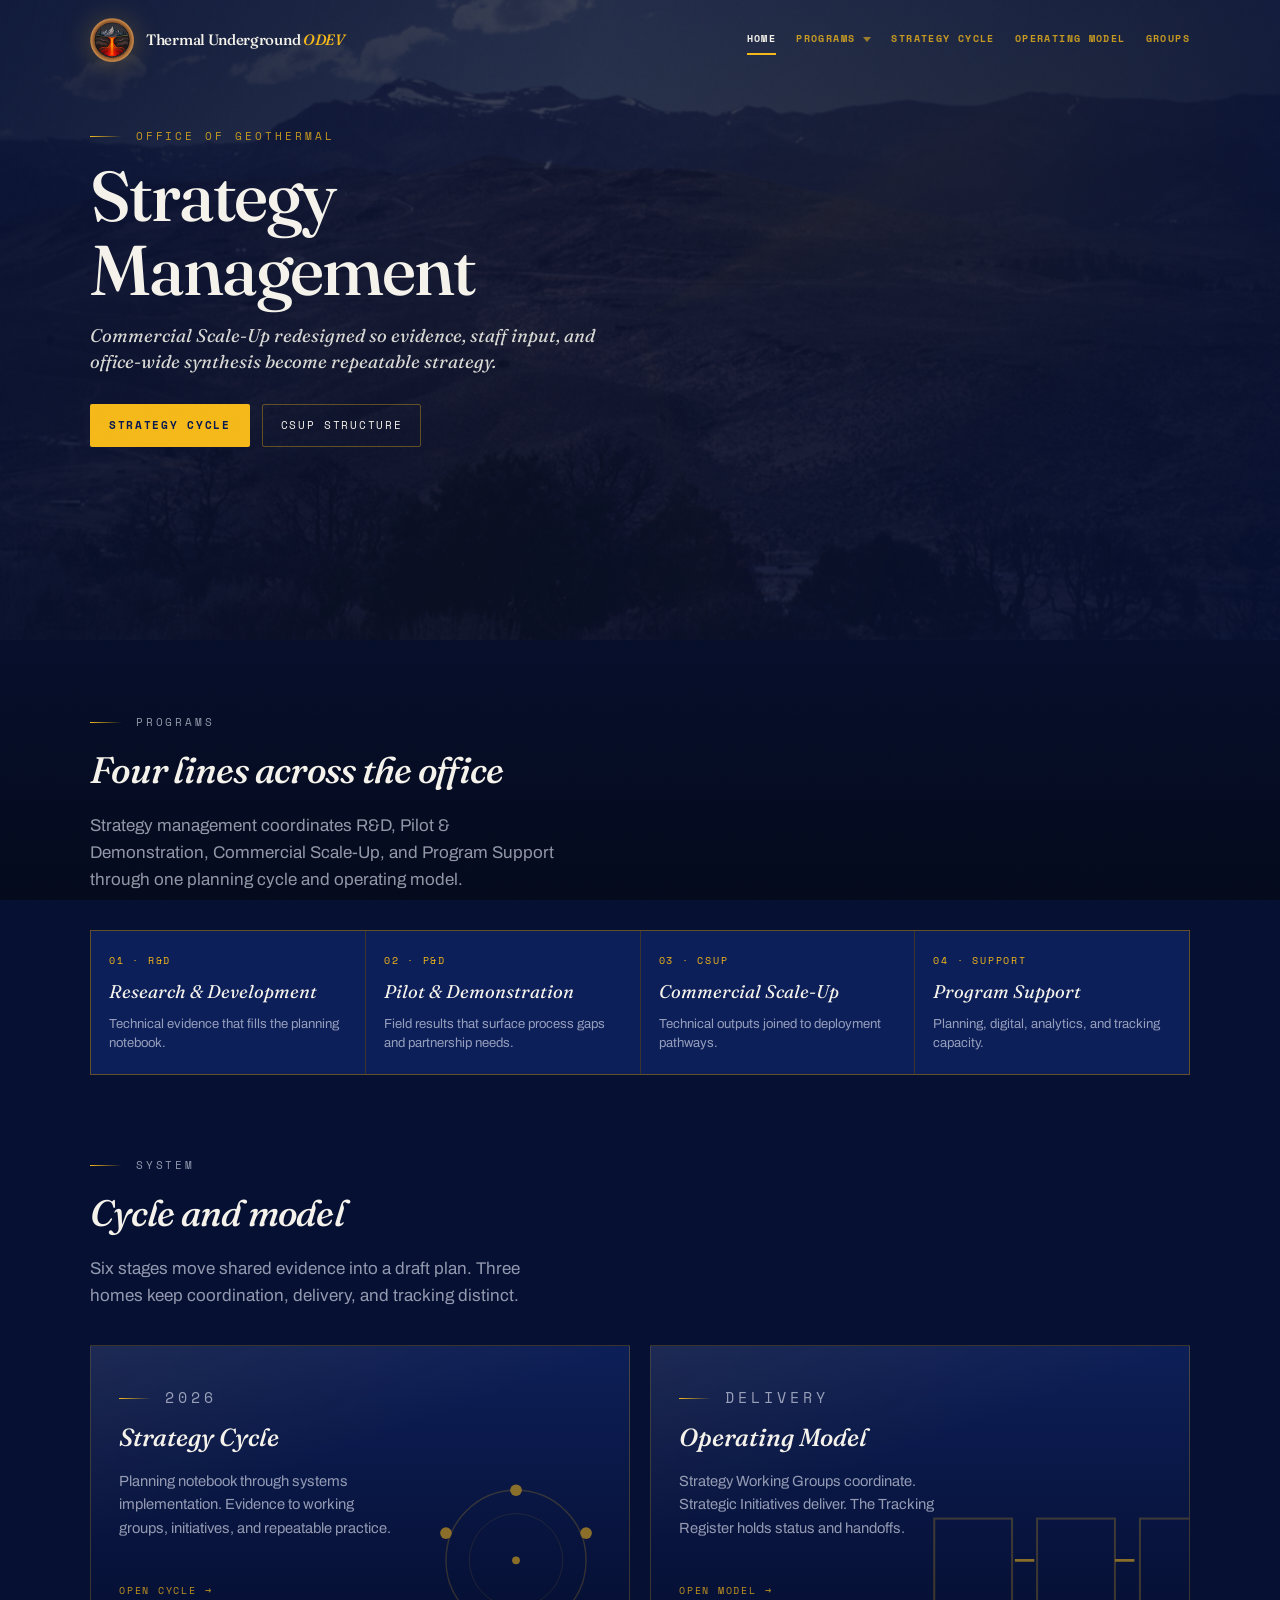
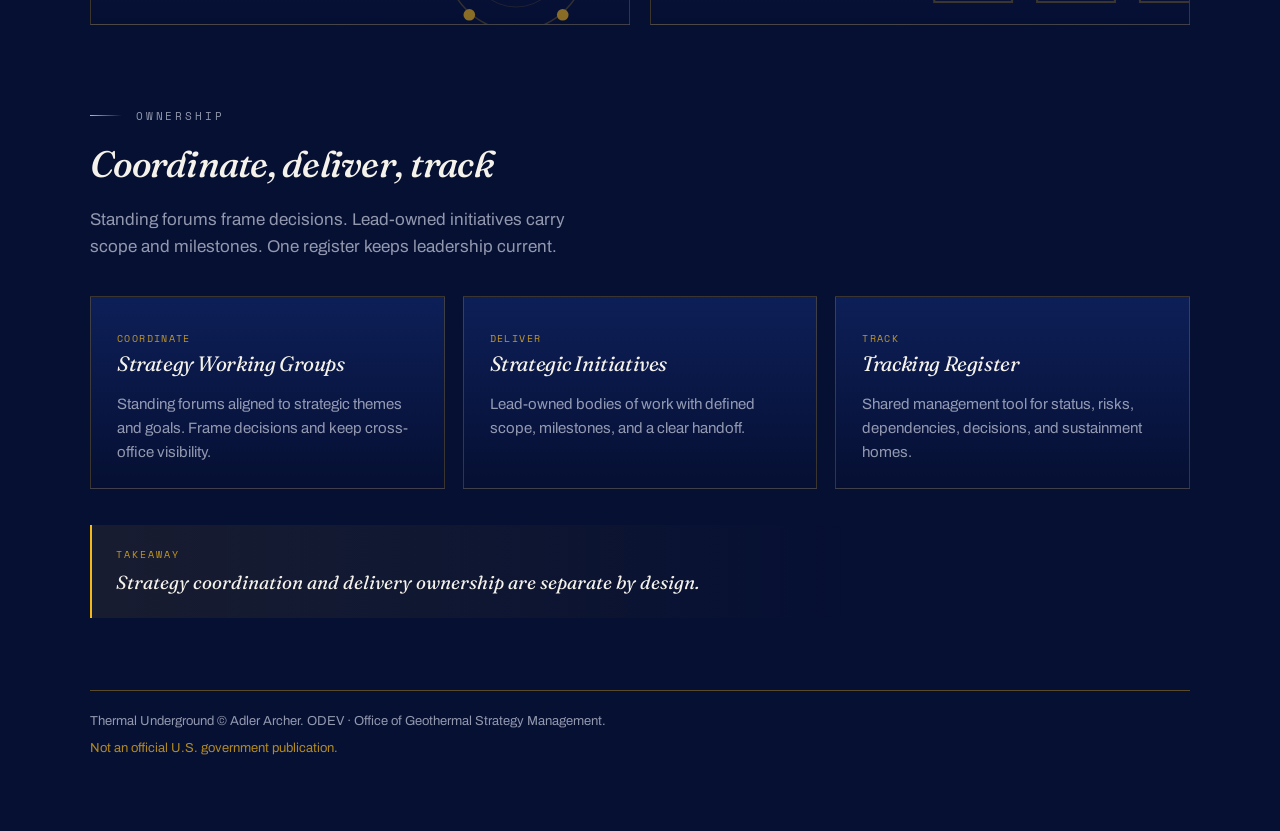
==== index.html @ e4d9538c "Restyle ODEV as corporate navy-gold with Programs IA and diagram pages. Add R&D, P&D, CSUP, and Prog" ====
<!DOCTYPE html>
<html lang="en">
<head>
<meta charset="utf-8">
<meta name="viewport" content="width=device-width, initial-scale=1">
<meta name="robots" content="noindex, nofollow">
<title>ODEV · Office of Geothermal Strategy Management</title>
<link rel="preconnect" href="https://fonts.googleapis.com">
<link rel="preconnect" href="https://fonts.gstatic.com" crossorigin>
<link href="https://fonts.googleapis.com/css2?family=Archivo:wght@400;500;700&family=Fraunces:ital,opsz,wght@0,9..144,300;0,9..144,500;0,9..144,600;1,9..144,400;1,9..144,500;1,9..144,600&family=Space+Mono:wght@400;700&display=swap" rel="stylesheet">
<link rel="stylesheet" href="styles.css">
</head>
<body class="home">
<header class="mast">
  <div class="mast-photo" style="background-image:url('images/steam.jpg')" aria-hidden="true"></div>
  <div class="hero-atmos" aria-hidden="true"><div class="rays"></div></div>
  <div class="wrap">
    <div class="site-nav">
      <a class="brand" href="/">
        <img src="thermal-underground-logo.png" width="44" height="44" alt="">
        <span class="brand-name">Thermal Underground <i>ODEV</i></span>
      </a>
      <nav aria-label="Primary">
        <a href="/" aria-current="page">Home</a>
        <details class="nav-drop">
          <summary>Programs</summary>
          <div class="nav-menu">
            <a href="/programs/rd/"><span class="prog-code">R&amp;D</span> Research &amp; Development</a>
            <a href="/programs/pd/"><span class="prog-code">P&amp;D</span> Pilot &amp; Demonstration</a>
            <a href="/programs/csup/"><span class="prog-code">CSUP</span> Commercial Scale-Up</a>
            <a href="/programs/support/"><span class="prog-code">Support</span> Program Support</a>
          </div>
        </details>
        <a href="/cycle/">Strategy Cycle</a>
        <a href="/model/">Operating Model</a>
        <a href="/groups/">Groups</a>
      </nav>
    </div>
    <div class="mast-copy">
      <p class="kicker">Office of Geothermal</p>
      <h1>Strategy Management</h1>
      <p class="lede">Commercial Scale-Up redesigned so evidence, staff input, and office-wide synthesis become repeatable strategy.</p>
      <div class="cta-row">
        <a class="btn btn-primary" href="/cycle/">Strategy cycle</a>
        <a class="btn btn-ghost" href="/programs/csup/">CSUP structure</a>
      </div>
    </div>
  </div>
</header>

<main class="page">
  <section class="section wrap">
    <div class="section-intro">
      <p class="kicker">Programs</p>
      <h2>Four lines across the office</h2>
      <p>Strategy management coordinates R&amp;D, Pilot &amp; Demonstration, Commercial Scale-Up, and Program Support through one planning cycle and operating model.</p>
    </div>
    <div class="program-strip">
      <a href="/programs/rd/">
        <span class="code">01 · R&amp;D</span>
        <h3>Research &amp; Development</h3>
        <p>Technical evidence that fills the planning notebook.</p>
      </a>
      <a href="/programs/pd/">
        <span class="code">02 · P&amp;D</span>
        <h3>Pilot &amp; Demonstration</h3>
        <p>Field results that surface process gaps and partnership needs.</p>
      </a>
      <a href="/programs/csup/">
        <span class="code">03 · CSUP</span>
        <h3>Commercial Scale-Up</h3>
        <p>Technical outputs joined to deployment pathways.</p>
      </a>
      <a href="/programs/support/">
        <span class="code">04 · Support</span>
        <h3>Program Support</h3>
        <p>Planning, digital, analytics, and tracking capacity.</p>
      </a>
    </div>
  </section>

  <section class="section wrap">
    <div class="section-intro">
      <p class="kicker">System</p>
      <h2>Cycle and model</h2>
      <p>Six stages move shared evidence into a draft plan. Three homes keep coordination, delivery, and tracking distinct.</p>
    </div>
    <div class="teaser-grid">
      <a class="teaser" href="/cycle/" style="animation-delay:.05s">
        <p class="kicker">2026</p>
        <h2>Strategy Cycle</h2>
        <p>Planning notebook through systems implementation. Evidence to working groups, initiatives, and repeatable practice.</p>
        <span class="guide-arrow">Open cycle →</span>
        <svg class="teaser-viz" viewBox="0 0 200 200" aria-hidden="true">
          <circle cx="100" cy="100" r="72" fill="none" stroke="rgba(245,184,25,.35)" stroke-width="1.5"/>
          <circle cx="100" cy="100" r="48" fill="none" stroke="rgba(245,184,25,.2)" stroke-width="1"/>
          <g fill="#F5B819">
            <circle cx="100" cy="28" r="6"/><circle cx="172" cy="72" r="6"/>
            <circle cx="148" cy="156" r="6"/><circle cx="52" cy="156" r="6"/>
            <circle cx="28" cy="72" r="6"/><circle cx="100" cy="100" r="4"/>
          </g>
        </svg>
      </a>
      <a class="teaser" href="/model/" style="animation-delay:.12s">
        <p class="kicker">Delivery</p>
        <h2>Operating Model</h2>
        <p>Strategy Working Groups coordinate. Strategic Initiatives deliver. The Tracking Register holds status and handoffs.</p>
        <span class="guide-arrow">Open model →</span>
        <svg class="teaser-viz" viewBox="0 0 220 140" aria-hidden="true">
          <rect x="8" y="40" width="56" height="60" fill="none" stroke="rgba(245,184,25,.4)" stroke-width="1.5"/>
          <rect x="82" y="40" width="56" height="60" fill="none" stroke="rgba(245,184,25,.4)" stroke-width="1.5"/>
          <rect x="156" y="40" width="56" height="60" fill="none" stroke="rgba(245,184,25,.4)" stroke-width="1.5"/>
          <path d="M66 70h14M138 70h14" stroke="#F5B819" stroke-width="2"/>
        </svg>
      </a>
    </div>
  </section>

  <section class="section wrap">
    <div class="section-intro">
      <p class="kicker">Ownership</p>
      <h2>Coordinate, deliver, track</h2>
      <p>Standing forums frame decisions. Lead-owned initiatives carry scope and milestones. One register keeps leadership current.</p>
    </div>
    <div class="card-grid three">
      <div class="panel" style="animation-delay:.05s">
        <p class="meta">Coordinate</p>
        <h3>Strategy Working Groups</h3>
        <p>Standing forums aligned to strategic themes and goals. Frame decisions and keep cross-office visibility.</p>
      </div>
      <div class="panel" style="animation-delay:.12s">
        <p class="meta">Deliver</p>
        <h3>Strategic Initiatives</h3>
        <p>Lead-owned bodies of work with defined scope, milestones, and a clear handoff.</p>
      </div>
      <div class="panel" style="animation-delay:.19s">
        <p class="meta">Track</p>
        <h3>Tracking Register</h3>
        <p>Shared management tool for status, risks, dependencies, decisions, and sustainment homes.</p>
      </div>
    </div>
    <div class="takeaway">
      <strong>Takeaway</strong>
      <p>Strategy coordination and delivery ownership are separate by design.</p>
    </div>
  </section>

  <footer class="wrap">
    <p>Thermal Underground © Adler Archer. ODEV · Office of Geothermal Strategy Management.</p>
    <p class="disclosure-glow">Not an official U.S. government publication.</p>
  </footer>
</main>
</body>
</html>
---- styles.css ----
:root {
  --navy: #0A1A4F;
  --navy-deep: #061033;
  --navy-mid: #12245f;
  --gold: #F5B819;
  --gold-soft: rgba(245, 184, 25, .78);
  --ink: #f4f2ea;
  --muted: rgba(232, 236, 248, .62);
  --line: rgba(245, 184, 25, .22);
  --panel: rgba(10, 26, 79, .72);
  --panel-solid: #0d1f58;
  --title: "Fraunces", Georgia, "Times New Roman", serif;
  --body: "Archivo", system-ui, sans-serif;
  --mono: "Space Mono", ui-monospace, monospace;
}

* { box-sizing: border-box; }
html, body { margin: 0; }
html { scroll-behavior: smooth; }

body {
  background: var(--navy-deep);
  color: var(--ink);
  font-family: var(--body);
  font-size: 17px;
  line-height: 1.6;
  -webkit-font-smoothing: antialiased;
}

body::before {
  content: "";
  position: fixed;
  inset: 0;
  z-index: -1;
  pointer-events: none;
  background:
    radial-gradient(ellipse 80% 50% at 50% -10%, rgba(245, 184, 25, .1), transparent 55%),
    radial-gradient(ellipse 60% 40% at 100% 20%, rgba(18, 36, 95, .9), transparent 50%),
    linear-gradient(180deg, var(--navy) 0%, var(--navy-deep) 55%, #040a1c 100%);
}

body::after {
  content: "";
  position: fixed;
  inset: 0;
  z-index: 80;
  pointer-events: none;
  opacity: .04;
  mix-blend-mode: overlay;
  background-image: url("data:image/svg+xml,%3Csvg xmlns='http://www.w3.org/2000/svg' width='240' height='240'%3E%3Cfilter id='n'%3E%3CfeTurbulence type='fractalNoise' baseFrequency='0.85' numOctaves='4'/%3E%3C/filter%3E%3Crect width='100%25' height='100%25' filter='url(%23n)'/%3E%3C/svg%3E");
}

::selection { background: var(--gold); color: var(--navy); }
a { color: var(--gold); }
.wrap { width: min(1100px, 92vw); margin-inline: auto; }
.page { padding: 0 0 72px; }

/* -- Mast -- */
.mast {
  position: relative;
  background: var(--navy);
  color: var(--ink);
  overflow: hidden;
}

.mast::before {
  content: "";
  position: absolute;
  inset: 0;
  z-index: 1;
  pointer-events: none;
  background:
    linear-gradient(180deg, rgba(6, 16, 51, .45) 0%, rgba(6, 16, 51, .7) 48%, rgba(6, 16, 51, .96) 100%),
    radial-gradient(70% 70% at 70% 10%, rgba(245, 184, 25, .12), transparent 55%);
}

.mast-photo {
  position: absolute;
  inset: 0;
  z-index: 0;
  background-size: cover;
  background-position: center 42%;
  filter: brightness(.38) saturate(.7) contrast(1.08);
}

.home .mast {
  min-height: min(72vh, 640px);
  display: flex;
  flex-direction: column;
}

.home .mast::before {
  background:
    linear-gradient(105deg, rgba(6, 16, 51, .82) 0%, rgba(6, 16, 51, .55) 42%, rgba(6, 16, 51, .88) 100%),
    radial-gradient(60% 70% at 78% 30%, rgba(245, 184, 25, .14), transparent 55%);
}

.home .mast-photo {
  filter: brightness(.5) saturate(.75) contrast(1.05);
}

.home .mast-copy,
.inner .mast-copy {
  position: relative;
  z-index: 2;
  margin-top: auto;
  max-width: 34em;
}

.home .mast-copy { padding: 48px 0 64px; }
.inner .mast {
  min-height: min(36vh, 320px);
  display: flex;
  flex-direction: column;
}
.inner .mast-copy { padding: 32px 0 40px; }

.kicker {
  display: inline-flex;
  align-items: center;
  gap: .85rem;
  margin: 0 0 14px;
  font-family: var(--mono);
  font-size: .66rem;
  letter-spacing: .28em;
  text-transform: uppercase;
  color: var(--gold-soft);
}

.kicker::before {
  content: "";
  width: 2rem;
  height: 1px;
  background: linear-gradient(90deg, var(--gold), transparent);
}

h1 {
  margin: 0;
  font-family: var(--title);
  font-weight: 500;
  letter-spacing: -.03em;
  line-height: 1.05;
  text-wrap: balance;
}

.home h1 { font-size: clamp(2.5rem, 6.5vw, 4.4rem); }
.inner h1 { font-size: clamp(2rem, 4.4vw, 3.1rem); }

.lede {
  margin: 16px 0 0;
  font-family: var(--title);
  font-style: italic;
  font-size: 1.15rem;
  line-height: 1.45;
  max-width: 28em;
  color: rgba(244, 242, 234, .88);
}

.cta-row {
  display: flex;
  flex-wrap: wrap;
  gap: 12px;
  margin-top: 28px;
}

.btn {
  display: inline-flex;
  align-items: center;
  justify-content: center;
  gap: .5rem;
  padding: 12px 18px;
  border-radius: 2px;
  text-decoration: none;
  font-family: var(--mono);
  font-size: .66rem;
  letter-spacing: .16em;
  text-transform: uppercase;
  transition: transform .25s ease, background .25s ease, border-color .25s ease, color .25s ease;
}

.btn-primary {
  background: var(--gold);
  color: var(--navy);
  border: 1px solid transparent;
  font-weight: 700;
}

.btn-primary:hover {
  background: #ffcb3d;
  transform: translateY(-1px);
}

.btn-ghost {
  background: transparent;
  color: var(--ink);
  border: 1px solid rgba(245, 184, 25, .35);
}

.btn-ghost:hover {
  border-color: var(--gold);
  color: var(--gold);
}

/* -- Nav -- */
.site-nav, .mast-copy { position: relative; z-index: 2; }
.site-nav { z-index: 20; }

.site-nav {
  display: flex;
  align-items: center;
  justify-content: space-between;
  gap: 20px 28px;
  flex-wrap: wrap;
  padding: 18px 0 8px;
}

.site-nav .brand {
  display: flex;
  align-items: center;
  gap: 12px;
  text-decoration: none;
  color: var(--ink);
  line-height: 1;
}

.site-nav .brand img {
  display: block;
  width: 44px;
  height: 44px;
  filter: drop-shadow(0 0 14px rgba(245, 184, 25, .28));
}

.brand-name {
  font-family: var(--title);
  font-size: 15px;
  font-weight: 500;
  letter-spacing: -0.02em;
  line-height: 1.2;
  max-width: 16em;
}

.brand-name i {
  font-style: italic;
  color: var(--gold);
}

.site-nav nav {
  display: flex;
  flex-wrap: wrap;
  align-items: center;
  gap: 4px 20px;
  justify-content: flex-end;
}

.site-nav nav > a,
.nav-drop > summary {
  font-family: var(--mono);
  font-weight: 700;
  font-size: .62rem;
  letter-spacing: .14em;
  text-transform: uppercase;
  color: var(--gold-soft);
  text-decoration: none;
  padding: 6px 0;
  border-bottom: 2px solid transparent;
  cursor: pointer;
  list-style: none;
  background: none;
  border-top: 0;
  border-left: 0;
  border-right: 0;
}

.site-nav nav > a:hover,
.nav-drop > summary:hover { color: var(--ink); border-bottom-color: var(--gold); }

.site-nav nav > a[aria-current="page"],
.nav-drop[data-active="true"] > summary {
  color: var(--ink);
  border-bottom-color: var(--gold);
}

.nav-drop > summary::-webkit-details-marker { display: none; }
.nav-drop > summary::after {
  content: "";
  display: inline-block;
  width: 0;
  height: 0;
  margin-left: 8px;
  vertical-align: middle;
  border-left: 4px solid transparent;
  border-right: 4px solid transparent;
  border-top: 5px solid currentColor;
  opacity: .75;
}

.nav-drop {
  position: relative;
}

.nav-drop[open] > summary {
  color: var(--ink);
  border-bottom-color: var(--gold);
}

.nav-menu {
  position: absolute;
  top: calc(100% + 10px);
  right: 0;
  min-width: 220px;
  padding: 8px 0;
  background: var(--navy);
  border: 1px solid rgba(245, 184, 25, .35);
  box-shadow: 0 18px 40px -16px rgba(0, 0, 0, .65);
  z-index: 40;
}

.nav-menu a {
  display: block;
  padding: 10px 18px;
  font-family: var(--body);
  font-size: .92rem;
  letter-spacing: .01em;
  text-transform: none;
  color: rgba(244, 242, 234, .82);
  text-decoration: none;
  border: 0;
}

.nav-menu a:hover {
  background: rgba(245, 184, 25, .1);
  color: var(--gold);
}

.nav-menu a[aria-current="page"] {
  color: var(--gold);
  background: rgba(245, 184, 25, .08);
}

.nav-menu .prog-code {
  display: inline-block;
  min-width: 3.2em;
  margin-right: .55em;
  font-family: var(--mono);
  font-size: .62rem;
  letter-spacing: .12em;
  text-transform: uppercase;
  color: var(--gold);
}

.hero-atmos {
  position: absolute;
  inset: 0;
  z-index: 0;
  pointer-events: none;
  overflow: hidden;
}

.hero-atmos .rays {
  position: absolute;
  inset: -35%;
  background: conic-gradient(
    from 18deg,
    transparent 0 10%,
    rgba(245, 184, 25, .08) 12%,
    transparent 16%,
    transparent 38%,
    rgba(245, 184, 25, .05) 41%,
    transparent 46%,
    transparent 70%,
    rgba(255, 255, 255, .03) 73%,
    transparent 78%
  );
  mask-image: radial-gradient(circle at 58% 38%, #000 0%, transparent 60%);
  animation: hero-spin 64s linear infinite;
}

@keyframes hero-spin {
  to { transform: rotate(360deg); }
}

/* -- Sections -- */
.section { padding: 64px 0 8px; }

.section-intro {
  max-width: 38em;
  margin: 0 0 36px;
}

.section-intro h2 {
  margin: 10px 0 12px;
  font-family: var(--title);
  font-size: clamp(1.7rem, 3vw, 2.3rem);
  font-style: italic;
  font-weight: 500;
  letter-spacing: -.02em;
}

.section-intro p {
  margin: 0;
  max-width: 48ch;
  color: var(--muted);
}

/* -- Home modules -- */
.teaser-grid {
  display: grid;
  grid-template-columns: 1fr 1fr;
  gap: 20px;
}

.teaser {
  position: relative;
  display: flex;
  flex-direction: column;
  min-height: 280px;
  padding: 28px 28px 26px;
  text-decoration: none;
  color: var(--ink);
  border: 1px solid var(--line);
  background:
    linear-gradient(160deg, rgba(245, 184, 25, .07) 0%, transparent 42%),
    linear-gradient(180deg, var(--panel-solid), rgba(6, 16, 51, .95));
  overflow: hidden;
  transition: border-color .3s ease, transform .35s ease;
  animation: rise-in .75s ease both;
}

.teaser:hover {
  border-color: rgba(245, 184, 25, .55);
  transform: translateY(-2px);
}

.teaser h2 {
  margin: 8px 0 0;
  font-family: var(--title);
  font-size: 1.55rem;
  font-style: italic;
  font-weight: 500;
}

.teaser p {
  margin: 12px 0 0;
  color: var(--muted);
  font-size: .92rem;
  max-width: 34ch;
}

.teaser .guide-arrow {
  margin-top: auto;
  padding-top: 22px;
  font-family: var(--mono);
  font-size: .62rem;
  letter-spacing: .18em;
  text-transform: uppercase;
  color: var(--gold-soft);
}

.teaser-viz {
  position: absolute;
  right: -8%;
  bottom: -12%;
  width: 58%;
  height: 70%;
  opacity: .55;
  pointer-events: none;
}

.teaser:hover .teaser-viz { opacity: .75; }

.program-strip {
  display: grid;
  grid-template-columns: repeat(4, minmax(0, 1fr));
  gap: 1px;
  margin-top: 8px;
  background: rgba(245, 184, 25, .22);
  border: 1px solid rgba(245, 184, 25, .22);
}

.program-strip a {
  display: block;
  padding: 22px 18px;
  background: var(--panel-solid);
  text-decoration: none;
  color: var(--ink);
  transition: background .25s ease;
}

.program-strip a:hover { background: var(--navy-mid); }

.program-strip .code {
  display: block;
  font-family: var(--mono);
  font-size: .62rem;
  letter-spacing: .18em;
  text-transform: uppercase;
  color: var(--gold);
  margin-bottom: 8px;
}

.program-strip h3 {
  margin: 0;
  font-family: var(--title);
  font-size: 1.15rem;
  font-style: italic;
  font-weight: 400;
}

.program-strip p {
  margin: 8px 0 0;
  font-size: .82rem;
  color: var(--muted);
  line-height: 1.45;
}

/* -- Panels -- */
.panel {
  position: relative;
  overflow: hidden;
  padding: 26px 26px 24px;
  background: linear-gradient(180deg, var(--panel-solid), rgba(6, 16, 51, .96));
  border: 1px solid var(--line);
  animation: rise-in .75s ease both;
}

.panel h3 {
  margin: 0;
  font-family: var(--title);
  font-size: 1.3rem;
  font-style: italic;
  font-weight: 400;
  letter-spacing: -.02em;
}

.panel .meta {
  margin: 8px 0 0;
  font-family: var(--mono);
  font-size: .62rem;
  letter-spacing: .14em;
  text-transform: uppercase;
  color: var(--gold-soft);
}

.panel p {
  margin: 12px 0 0;
  color: var(--muted);
  font-size: .94rem;
}

.panel ul {
  margin: 16px 0 0;
  padding: 0;
  list-style: none;
}

.panel ul li {
  position: relative;
  padding: 8px 0 8px 1.05rem;
  border-top: 1px solid rgba(255, 255, 255, .06);
  color: rgba(244, 242, 234, .78);
  font-size: .9rem;
}

.panel ul li:first-child { border-top: 0; }

.panel ul li::before {
  content: "";
  position: absolute;
  left: 0;
  top: 1.05em;
  width: 6px;
  height: 1px;
  background: var(--gold);
}

.card-grid {
  display: grid;
  grid-template-columns: repeat(2, minmax(0, 1fr));
  gap: 18px;
}

.card-grid.three {
  grid-template-columns: repeat(3, minmax(0, 1fr));
}

.takeaway {
  margin: 36px 0 0;
  padding: 22px 24px;
  border-left: 2px solid var(--gold);
  background: linear-gradient(90deg, rgba(245, 184, 25, .08), transparent 70%);
}

.takeaway strong {
  display: block;
  margin-bottom: 6px;
  font-family: var(--mono);
  font-size: .62rem;
  letter-spacing: .2em;
  text-transform: uppercase;
  color: var(--gold-soft);
  font-weight: 400;
}

.takeaway p {
  margin: 0;
  font-family: var(--title);
  font-style: italic;
  font-size: 1.18rem;
  line-height: 1.45;
  max-width: 40em;
}

/* -- Cycle infographic -- */
.cycle-board {
  position: relative;
  margin: 8px 0 28px;
  padding: 28px 16px 36px;
  border: 1px solid var(--line);
  background:
    radial-gradient(circle at 50% 48%, rgba(245, 184, 25, .08), transparent 42%),
    linear-gradient(180deg, var(--panel-solid), rgba(6, 16, 51, .98));
}

.cycle-svg-wrap {
  position: relative;
  width: min(560px, 92%);
  margin: 0 auto;
  aspect-ratio: 1;
}

.cycle-svg-wrap svg {
  width: 100%;
  height: 100%;
  display: block;
}

.cycle-center {
  position: absolute;
  inset: 34%;
  display: flex;
  flex-direction: column;
  align-items: center;
  justify-content: center;
  text-align: center;
  pointer-events: none;
}

.cycle-center .label {
  font-family: var(--mono);
  font-size: .58rem;
  letter-spacing: .2em;
  text-transform: uppercase;
  color: var(--gold);
}

.cycle-center .title {
  margin-top: 6px;
  font-family: var(--title);
  font-style: italic;
  font-size: clamp(1rem, 2.2vw, 1.25rem);
  line-height: 1.2;
}

.cycle-legend {
  display: grid;
  grid-template-columns: repeat(3, minmax(0, 1fr));
  gap: 12px 16px;
  margin-top: 8px;
}

.cycle-legend article {
  padding: 16px 16px 14px;
  border-top: 2px solid rgba(245, 184, 25, .45);
  background: rgba(6, 16, 51, .55);
}

.cycle-legend .stage-num {
  font-family: var(--mono);
  font-size: .62rem;
  letter-spacing: .18em;
  color: var(--gold);
}

.cycle-legend h3 {
  margin: 8px 0 0;
  font-family: var(--title);
  font-size: 1.05rem;
  font-style: italic;
  font-weight: 400;
}

.cycle-legend p {
  margin: 6px 0 0;
  font-size: .82rem;
  color: var(--muted);
  line-height: 1.4;
}

/* -- Model infographic -- */
.model-flow {
  display: grid;
  grid-template-columns: 1fr auto 1fr auto 1fr;
  gap: 0;
  align-items: stretch;
  margin: 8px 0 28px;
  border: 1px solid var(--line);
  background: linear-gradient(180deg, var(--panel-solid), rgba(6, 16, 51, .98));
  overflow: hidden;
}

.model-node {
  padding: 28px 24px 26px;
  min-width: 0;
}

.model-node .step {
  font-family: var(--mono);
  font-size: .62rem;
  letter-spacing: .18em;
  text-transform: uppercase;
  color: var(--gold);
}

.model-node h3 {
  margin: 10px 0 0;
  font-family: var(--title);
  font-size: 1.35rem;
  font-style: italic;
  font-weight: 400;
}

.model-node .role {
  margin: 6px 0 0;
  font-size: .78rem;
  color: rgba(244, 242, 234, .55);
  font-family: var(--mono);
  letter-spacing: .06em;
  text-transform: uppercase;
}

.model-node p {
  margin: 14px 0 0;
  color: var(--muted);
  font-size: .9rem;
}

.model-node ul {
  margin: 14px 0 0;
  padding: 0;
  list-style: none;
}

.model-node li {
  padding: 7px 0;
  border-top: 1px solid rgba(255, 255, 255, .07);
  font-size: .86rem;
  color: rgba(244, 242, 234, .78);
}

.model-node li:first-child { border-top: 0; }

.model-arrow {
  display: flex;
  align-items: center;
  justify-content: center;
  width: 36px;
  background: rgba(245, 184, 25, .08);
  border-left: 1px solid rgba(245, 184, 25, .2);
  border-right: 1px solid rgba(245, 184, 25, .2);
  color: var(--gold);
  font-size: 1.4rem;
  line-height: 1;
}

.model-stack {
  display: none;
}

/* -- Org / groups -- */
.org-grid {
  display: grid;
  grid-template-columns: 1.05fr 1fr;
  gap: 22px;
}

.leadership { display: grid; gap: 12px; }

.leader {
  padding: 18px 20px;
  border: 1px solid var(--line);
  background: rgba(6, 16, 51, .65);
}

.leader .role {
  font-family: var(--mono);
  font-size: .6rem;
  letter-spacing: .16em;
  text-transform: uppercase;
  color: var(--gold-soft);
}

.leader .name {
  margin: 8px 0 0;
  font-family: var(--title);
  font-size: 1.28rem;
  font-style: italic;
  font-weight: 400;
}

.leader .detail {
  margin: 6px 0 0;
  color: var(--muted);
  font-size: .88rem;
}

.team-list { display: grid; gap: 0; }

.team-item {
  display: grid;
  grid-template-columns: 1fr auto;
  gap: 8px 16px;
  align-items: baseline;
  padding: 13px 0;
  border-bottom: 1px solid rgba(245, 184, 25, .18);
}

.team-item:first-child { border-top: 1px solid rgba(245, 184, 25, .18); }

.team-item .unit {
  font-family: var(--title);
  font-style: italic;
  font-size: 1.02rem;
}

.team-item .who {
  font-size: .84rem;
  color: var(--muted);
  text-align: right;
}

.swg-grid,
.initiative-grid {
  display: grid;
  grid-template-columns: repeat(2, minmax(0, 1fr));
  gap: 14px;
}

.badge {
  display: inline-block;
  margin-bottom: 8px;
  font-family: var(--mono);
  font-size: .58rem;
  letter-spacing: .16em;
  text-transform: uppercase;
  color: var(--gold-soft);
}

.split-label {
  margin: 48px 0 16px;
  font-family: var(--mono);
  font-size: .66rem;
  letter-spacing: .26em;
  text-transform: uppercase;
  color: var(--gold-soft);
}

.fact-row {
  display: grid;
  grid-template-columns: repeat(3, minmax(0, 1fr));
  gap: 14px;
  margin: 0 0 28px;
}

.fact {
  padding: 18px 18px 16px;
  border-top: 2px solid var(--gold);
  background: rgba(6, 16, 51, .55);
}

.fact .label {
  font-family: var(--mono);
  font-size: .58rem;
  letter-spacing: .16em;
  text-transform: uppercase;
  color: var(--gold-soft);
}

.fact p {
  margin: 8px 0 0;
  font-family: var(--title);
  font-style: italic;
  font-size: 1.05rem;
  line-height: 1.35;
}

@keyframes rise-in {
  from { opacity: 0; transform: translateY(14px); }
  to { opacity: 1; transform: translateY(0); }
}

footer {
  margin-top: 64px;
  padding-top: 20px;
  border-top: 1px solid rgba(245, 184, 25, .35);
}

footer p {
  margin: 0;
  font-size: 13px;
  color: var(--muted);
}

footer p + p { margin-top: 6px; }

.disclosure-glow {
  color: rgba(245, 184, 25, .72);
  animation: disclosure-pulse 2.2s ease-in-out infinite;
}

@keyframes disclosure-pulse {
  0%, 100% { opacity: .72; }
  50% { opacity: 1; }
}

@media (max-width: 960px) {
  .teaser-grid,
  .card-grid,
  .card-grid.three,
  .org-grid,
  .swg-grid,
  .initiative-grid,
  .program-strip,
  .fact-row,
  .cycle-legend {
    grid-template-columns: 1fr;
  }

  .cycle-legend {
    grid-template-columns: 1fr 1fr;
  }

  .model-flow { display: none; }
  .model-stack {
    display: grid;
    gap: 0;
    border: 1px solid var(--line);
    background: linear-gradient(180deg, var(--panel-solid), rgba(6, 16, 51, .98));
  }
  .model-stack .model-node {
    border-bottom: 1px solid rgba(245, 184, 25, .2);
  }
  .model-stack .model-node:last-child { border-bottom: 0; }
  .model-stack .connector {
    display: flex;
    align-items: center;
    justify-content: center;
    padding: 6px 0;
    color: var(--gold);
    font-size: 1.1rem;
    background: rgba(245, 184, 25, .06);
  }

  .team-item { grid-template-columns: 1fr; }
  .team-item .who { text-align: left; }

  .nav-menu {
    position: static;
    margin-top: 8px;
    min-width: 0;
    width: 100%;
  }
}

@media (max-width: 640px) {
  .cycle-legend { grid-template-columns: 1fr; }
  .teaser-viz { display: none; }
  .teaser { min-height: 0; }
}

@media (prefers-reduced-motion: reduce) {
  *, *::before, *::after {
    animation: none !important;
    transition: none !important;
  }
}
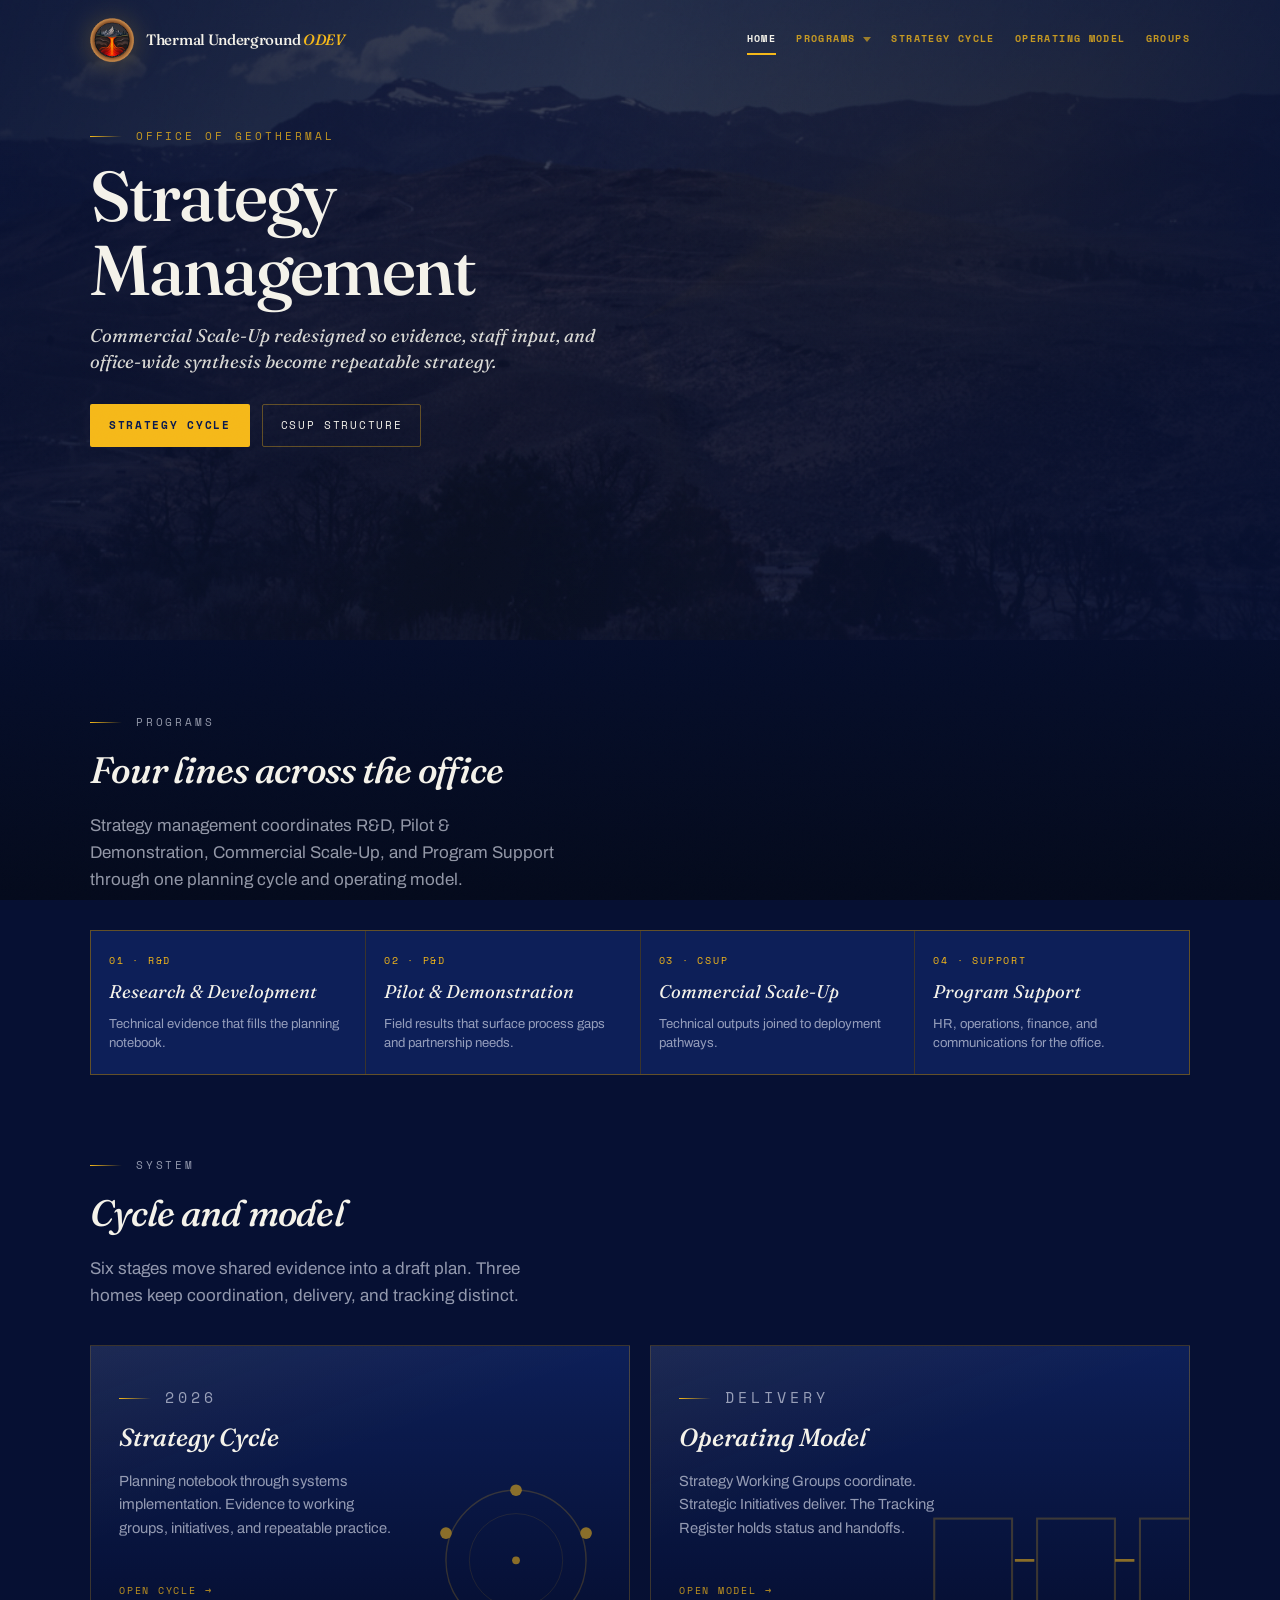
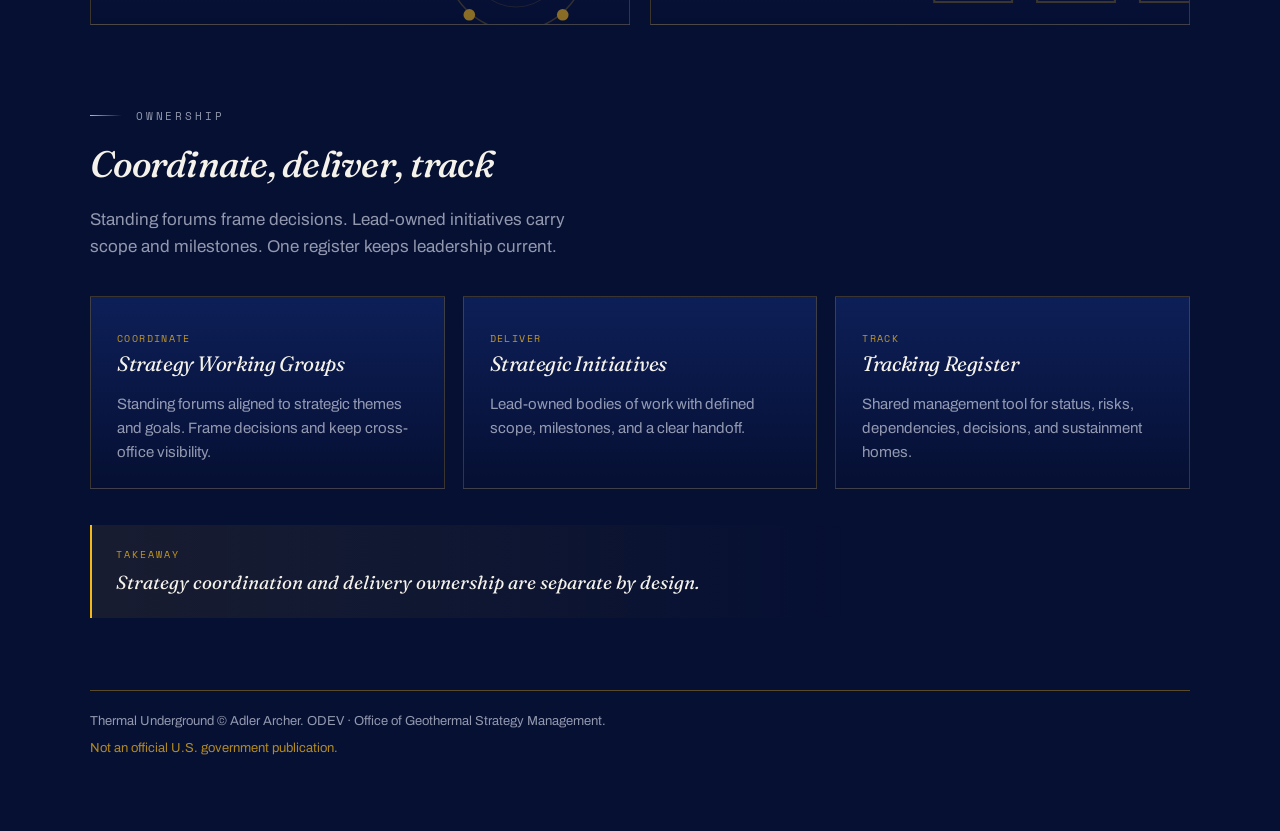
==== commit 84d4fcd9: "Define Program Support as HR, Ops, Finance, and Communications. Co-authored-by: Cursor <cursoragent@" ====
--- a/index.html
+++ b/index.html
@@ -25,10 +25,10 @@
         <details class="nav-drop">
           <summary>Programs</summary>
           <div class="nav-menu">
-            <a href="/programs/rd/"><span class="prog-code">R&amp;D</span> Research &amp; Development</a>
-            <a href="/programs/pd/"><span class="prog-code">P&amp;D</span> Pilot &amp; Demonstration</a>
-            <a href="/programs/csup/"><span class="prog-code">CSUP</span> Commercial Scale-Up</a>
-            <a href="/programs/support/"><span class="prog-code">Support</span> Program Support</a>
+            <a href="/programs/rd/"><span class="prog-code">R&amp;D</span><span class="prog-name">Research &amp; Development</span></a>
+            <a href="/programs/pd/"><span class="prog-code">P&amp;D</span><span class="prog-name">Pilot &amp; Demonstration</span></a>
+            <a href="/programs/csup/"><span class="prog-code">CSUP</span><span class="prog-name">Commercial Scale-Up</span></a>
+            <a href="/programs/support/"><span class="prog-code">Support</span><span class="prog-name">HR · Ops · Finance · Communications</span></a>
           </div>
         </details>
         <a href="/cycle/">Strategy Cycle</a>
@@ -74,7 +74,7 @@
       <a href="/programs/support/">
         <span class="code">04 · Support</span>
         <h3>Program Support</h3>
-        <p>Planning, digital, analytics, and tracking capacity.</p>
+        <p>HR, operations, finance, and communications for the office.</p>
       </a>
     </div>
   </section>
--- a/styles.css
+++ b/styles.css
@@ -269,18 +269,29 @@
   border-top: 0;
   border-left: 0;
   border-right: 0;
+  outline: none;
+  box-shadow: none;
+  -webkit-appearance: none;
+  appearance: none;
 }
 
 .site-nav nav > a:hover,
-.nav-drop > summary:hover { color: var(--ink); border-bottom-color: var(--gold); }
-
-.site-nav nav > a[aria-current="page"],
-.nav-drop[data-active="true"] > summary {
+.nav-drop > summary:hover,
+.site-nav nav > a:focus-visible,
+.nav-drop > summary:focus-visible {
   color: var(--ink);
   border-bottom-color: var(--gold);
 }
 
+.site-nav nav > a[aria-current="page"],
+.nav-drop[data-active="true"] > summary,
+.nav-drop[open] > summary {
+  color: var(--ink);
+  border-bottom-color: var(--gold);
+}
+
 .nav-drop > summary::-webkit-details-marker { display: none; }
+.nav-drop > summary::marker { content: ""; }
 .nav-drop > summary::after {
   content: "";
   display: inline-block;
@@ -294,58 +305,87 @@
   opacity: .75;
 }
 
+.nav-drop[open] > summary::after {
+  transform: rotate(180deg);
+  opacity: 1;
+}
+
 .nav-drop {
   position: relative;
 }
 
-.nav-drop[open] > summary {
-  color: var(--ink);
-  border-bottom-color: var(--gold);
-}
-
 .nav-menu {
   position: absolute;
-  top: calc(100% + 10px);
-  right: 0;
-  min-width: 220px;
-  padding: 8px 0;
+  top: calc(100% + 8px);
+  left: 0;
+  right: auto;
+  min-width: 248px;
+  padding: 6px 0;
   background: var(--navy);
-  border: 1px solid rgba(245, 184, 25, .35);
+  border: 1px solid rgba(245, 184, 25, .28);
   box-shadow: 0 18px 40px -16px rgba(0, 0, 0, .65);
   z-index: 40;
 }
 
 .nav-menu a {
-  display: block;
+  display: flex;
+  flex-direction: column;
+  align-items: flex-start;
+  justify-content: center;
+  gap: 3px;
+  min-height: 52px;
   padding: 10px 18px;
   font-family: var(--body);
-  font-size: .92rem;
+  font-size: .9rem;
   letter-spacing: .01em;
   text-transform: none;
-  color: rgba(244, 242, 234, .82);
+  color: rgba(244, 242, 234, .9);
   text-decoration: none;
   border: 0;
-}
-
-.nav-menu a:hover {
+  border-left: 2px solid transparent;
+  white-space: nowrap;
+}
+
+.nav-menu a:hover,
+.nav-menu a:focus-visible {
   background: rgba(245, 184, 25, .1);
+  color: var(--ink);
+  border-left-color: var(--gold);
+  outline: none;
+}
+
+.nav-menu a[aria-current="page"] {
+  color: var(--ink);
+  background: rgba(245, 184, 25, .08);
+  border-left-color: var(--gold);
+}
+
+.nav-menu .prog-code {
+  display: block;
+  margin: 0;
+  font-family: var(--mono);
+  font-size: .58rem;
+  font-weight: 700;
+  letter-spacing: .14em;
+  text-transform: uppercase;
+  color: var(--gold-soft);
+  line-height: 1.2;
+}
+
+.nav-menu a:hover .prog-code,
+.nav-menu a:focus-visible .prog-code,
+.nav-menu a[aria-current="page"] .prog-code {
   color: var(--gold);
 }
 
-.nav-menu a[aria-current="page"] {
-  color: var(--gold);
-  background: rgba(245, 184, 25, .08);
-}
-
-.nav-menu .prog-code {
-  display: inline-block;
-  min-width: 3.2em;
-  margin-right: .55em;
-  font-family: var(--mono);
-  font-size: .62rem;
-  letter-spacing: .12em;
-  text-transform: uppercase;
-  color: var(--gold);
+.nav-menu .prog-name {
+  display: block;
+  font-family: var(--body);
+  font-size: .9rem;
+  font-weight: 500;
+  letter-spacing: .01em;
+  color: inherit;
+  line-height: 1.25;
 }
 
 .hero-atmos {
@@ -968,6 +1008,12 @@
     margin-top: 8px;
     min-width: 0;
     width: 100%;
+    box-shadow: none;
+  }
+
+  .nav-menu a {
+    white-space: normal;
+    min-height: 0;
   }
 }
 
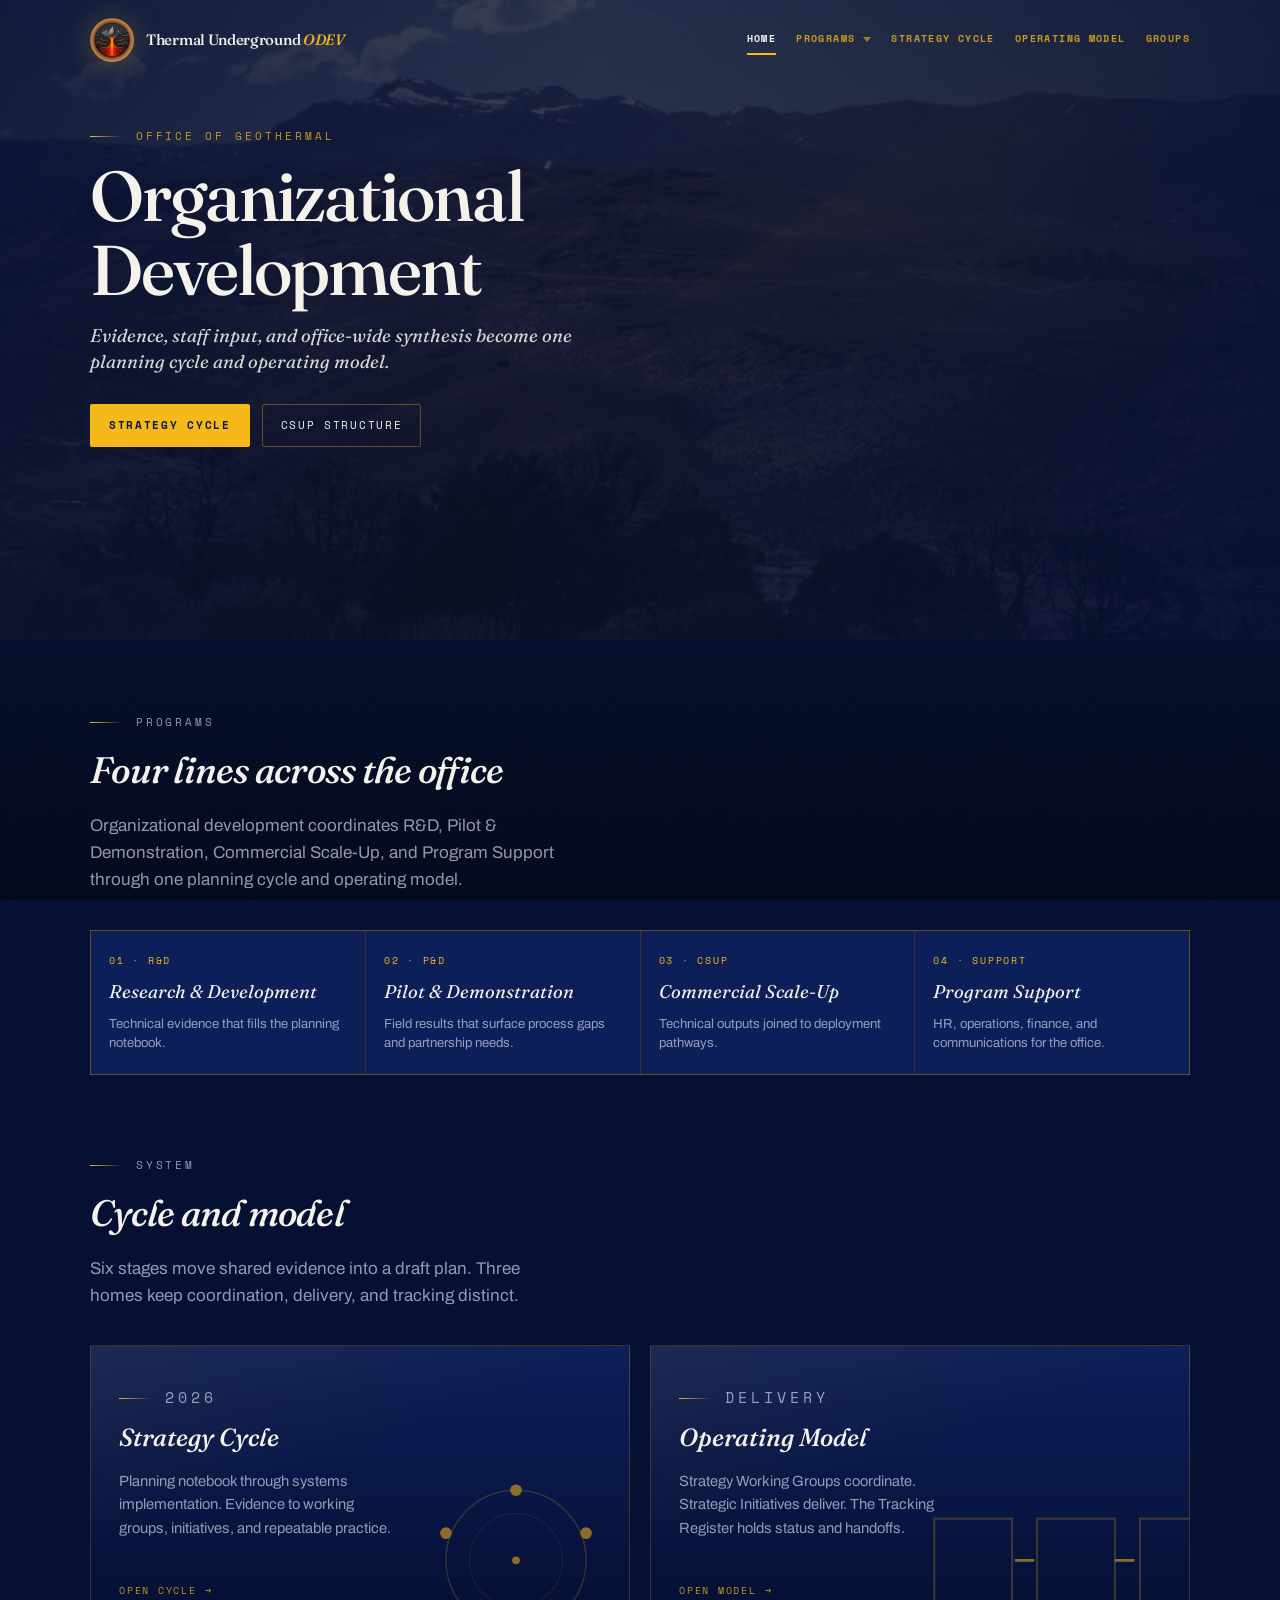
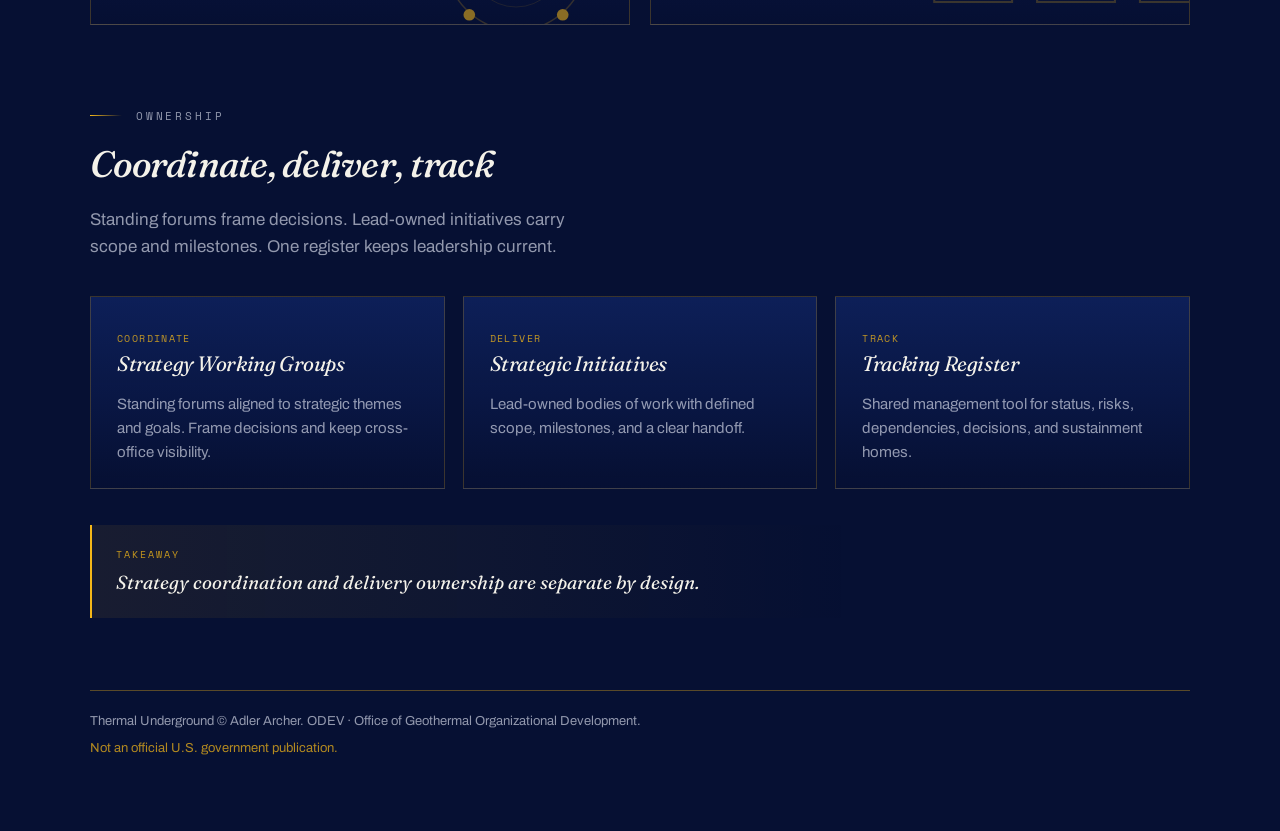
==== commit fb6718b9: "Reframe ODEV as Organizational Development for Office of Geothermal. Co-authored-by: Cursor <cursora" ====
--- a/index.html
+++ b/index.html
@@ -4,7 +4,7 @@
 <meta charset="utf-8">
 <meta name="viewport" content="width=device-width, initial-scale=1">
 <meta name="robots" content="noindex, nofollow">
-<title>ODEV · Office of Geothermal Strategy Management</title>
+<title>ODEV · Office of Geothermal Organizational Development</title>
 <link rel="preconnect" href="https://fonts.googleapis.com">
 <link rel="preconnect" href="https://fonts.gstatic.com" crossorigin>
 <link href="https://fonts.googleapis.com/css2?family=Archivo:wght@400;500;700&family=Fraunces:ital,opsz,wght@0,9..144,300;0,9..144,500;0,9..144,600;1,9..144,400;1,9..144,500;1,9..144,600&family=Space+Mono:wght@400;700&display=swap" rel="stylesheet">
@@ -38,8 +38,8 @@
     </div>
     <div class="mast-copy">
       <p class="kicker">Office of Geothermal</p>
-      <h1>Strategy Management</h1>
-      <p class="lede">Commercial Scale-Up redesigned so evidence, staff input, and office-wide synthesis become repeatable strategy.</p>
+      <h1>Organizational Development</h1>
+      <p class="lede">Evidence, staff input, and office-wide synthesis become one planning cycle and operating model.</p>
       <div class="cta-row">
         <a class="btn btn-primary" href="/cycle/">Strategy cycle</a>
         <a class="btn btn-ghost" href="/programs/csup/">CSUP structure</a>
@@ -53,7 +53,7 @@
     <div class="section-intro">
       <p class="kicker">Programs</p>
       <h2>Four lines across the office</h2>
-      <p>Strategy management coordinates R&amp;D, Pilot &amp; Demonstration, Commercial Scale-Up, and Program Support through one planning cycle and operating model.</p>
+      <p>Organizational development coordinates R&amp;D, Pilot &amp; Demonstration, Commercial Scale-Up, and Program Support through one planning cycle and operating model.</p>
     </div>
     <div class="program-strip">
       <a href="/programs/rd/">
@@ -146,7 +146,7 @@
   </section>
 
   <footer class="wrap">
-    <p>Thermal Underground © Adler Archer. ODEV · Office of Geothermal Strategy Management.</p>
+    <p>Thermal Underground © Adler Archer. ODEV · Office of Geothermal Organizational Development.</p>
     <p class="disclosure-glow">Not an official U.S. government publication.</p>
   </footer>
 </main>
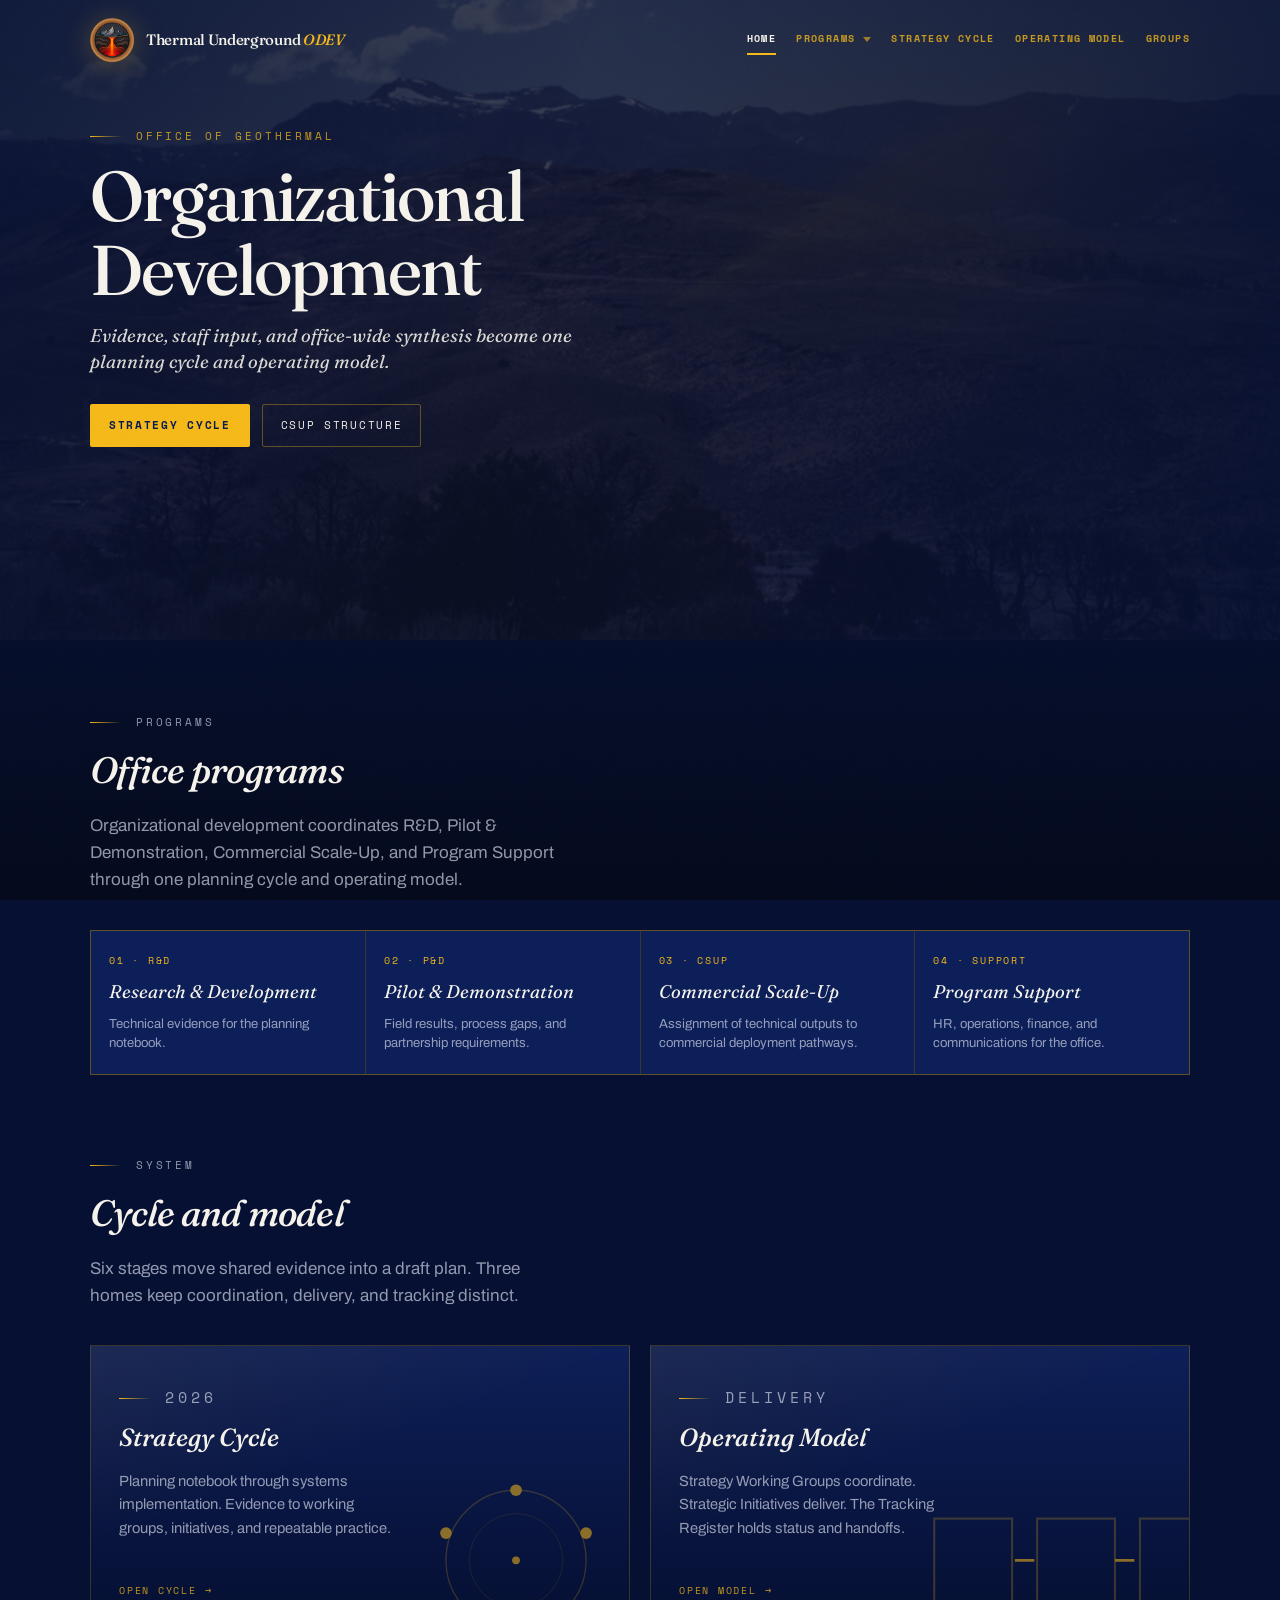
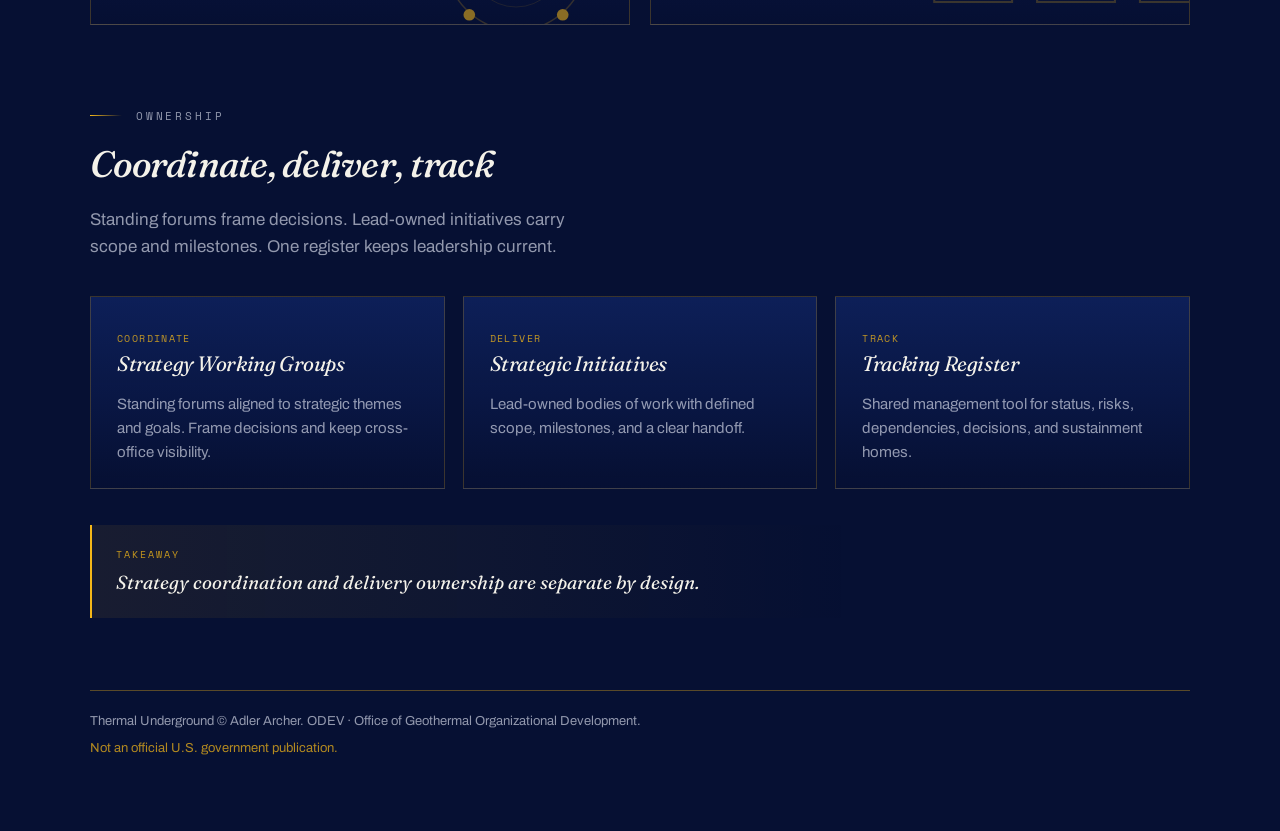
==== commit 7ef21e5d: "State CSUP roster in official register and drop marketing voice from program pages. Co-authored-by: " ====
--- a/index.html
+++ b/index.html
@@ -52,24 +52,24 @@
   <section class="section wrap">
     <div class="section-intro">
       <p class="kicker">Programs</p>
-      <h2>Four lines across the office</h2>
+      <h2>Office programs</h2>
       <p>Organizational development coordinates R&amp;D, Pilot &amp; Demonstration, Commercial Scale-Up, and Program Support through one planning cycle and operating model.</p>
     </div>
     <div class="program-strip">
       <a href="/programs/rd/">
         <span class="code">01 · R&amp;D</span>
         <h3>Research &amp; Development</h3>
-        <p>Technical evidence that fills the planning notebook.</p>
+        <p>Technical evidence for the planning notebook.</p>
       </a>
       <a href="/programs/pd/">
         <span class="code">02 · P&amp;D</span>
         <h3>Pilot &amp; Demonstration</h3>
-        <p>Field results that surface process gaps and partnership needs.</p>
+        <p>Field results, process gaps, and partnership requirements.</p>
       </a>
       <a href="/programs/csup/">
         <span class="code">03 · CSUP</span>
         <h3>Commercial Scale-Up</h3>
-        <p>Technical outputs joined to deployment pathways.</p>
+        <p>Assignment of technical outputs to commercial deployment pathways.</p>
       </a>
       <a href="/programs/support/">
         <span class="code">04 · Support</span>
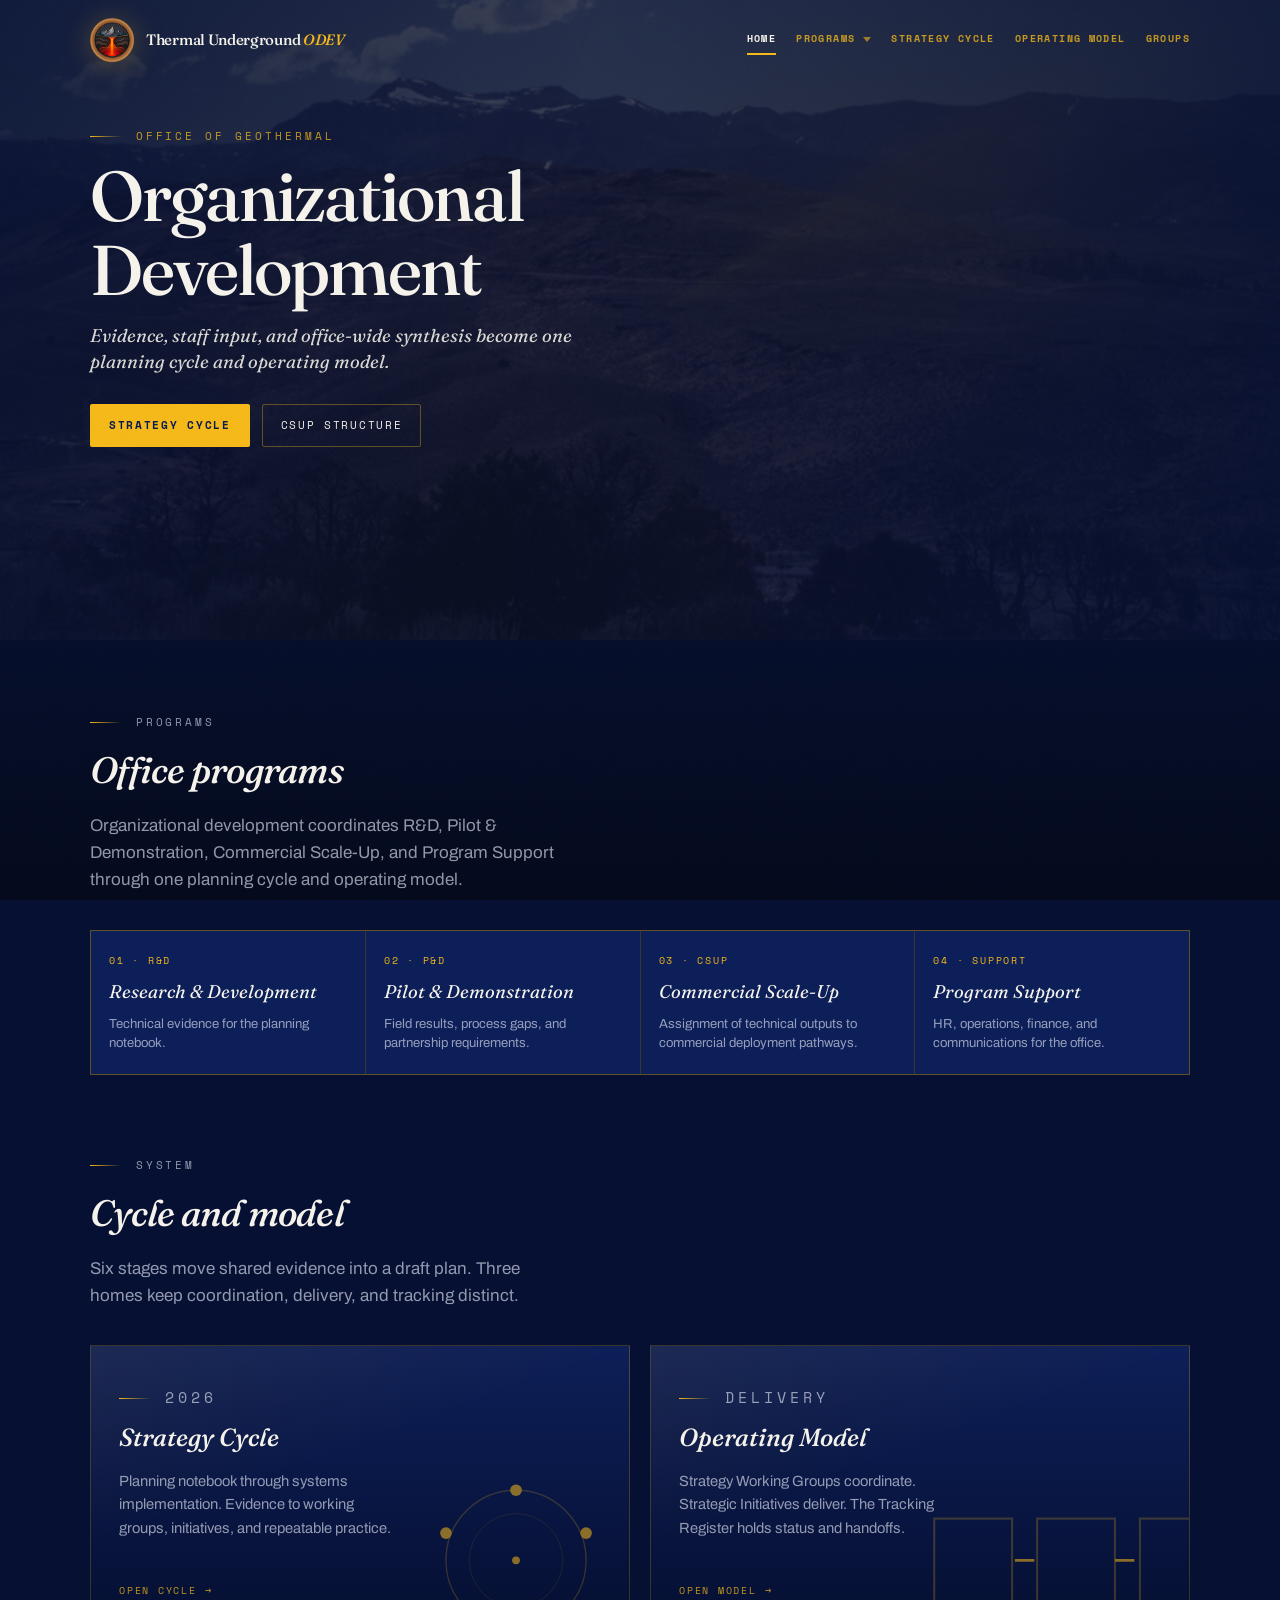
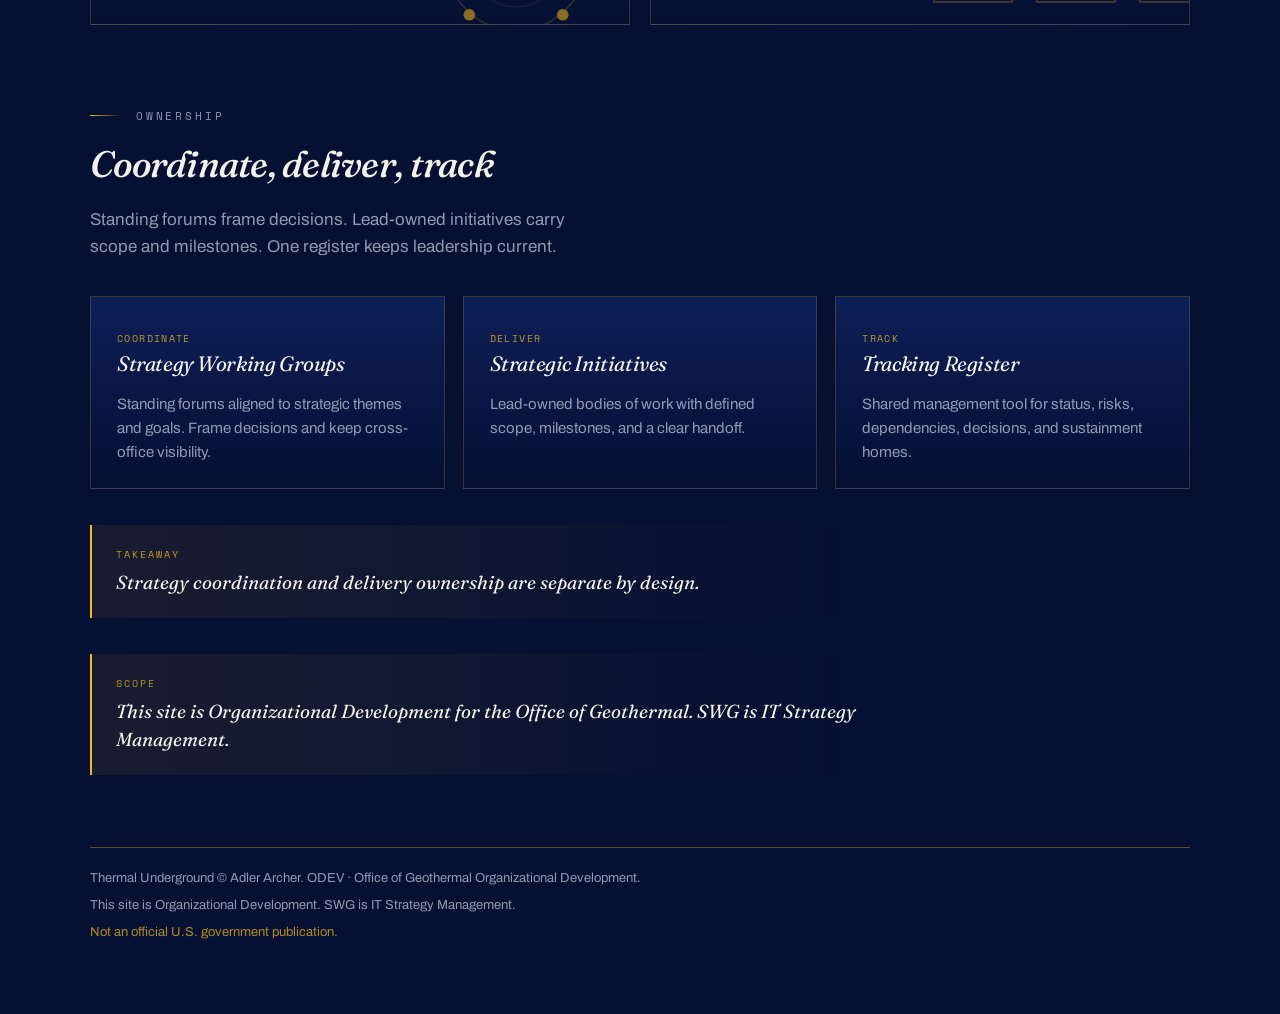
==== commit e0b4a7b6: "Distinguish ODEV as Organizational Development from SWG as IT Strategy Management." ====
--- a/index.html
+++ b/index.html
@@ -143,10 +143,15 @@
       <strong>Takeaway</strong>
       <p>Strategy coordination and delivery ownership are separate by design.</p>
     </div>
+    <div class="takeaway">
+      <strong>Scope</strong>
+      <p>This site is Organizational Development for the Office of Geothermal. SWG is IT Strategy Management.</p>
+    </div>
   </section>
 
   <footer class="wrap">
     <p>Thermal Underground © Adler Archer. ODEV · Office of Geothermal Organizational Development.</p>
+    <p>This site is Organizational Development. SWG is IT Strategy Management.</p>
     <p class="disclosure-glow">Not an official U.S. government publication.</p>
   </footer>
 </main>
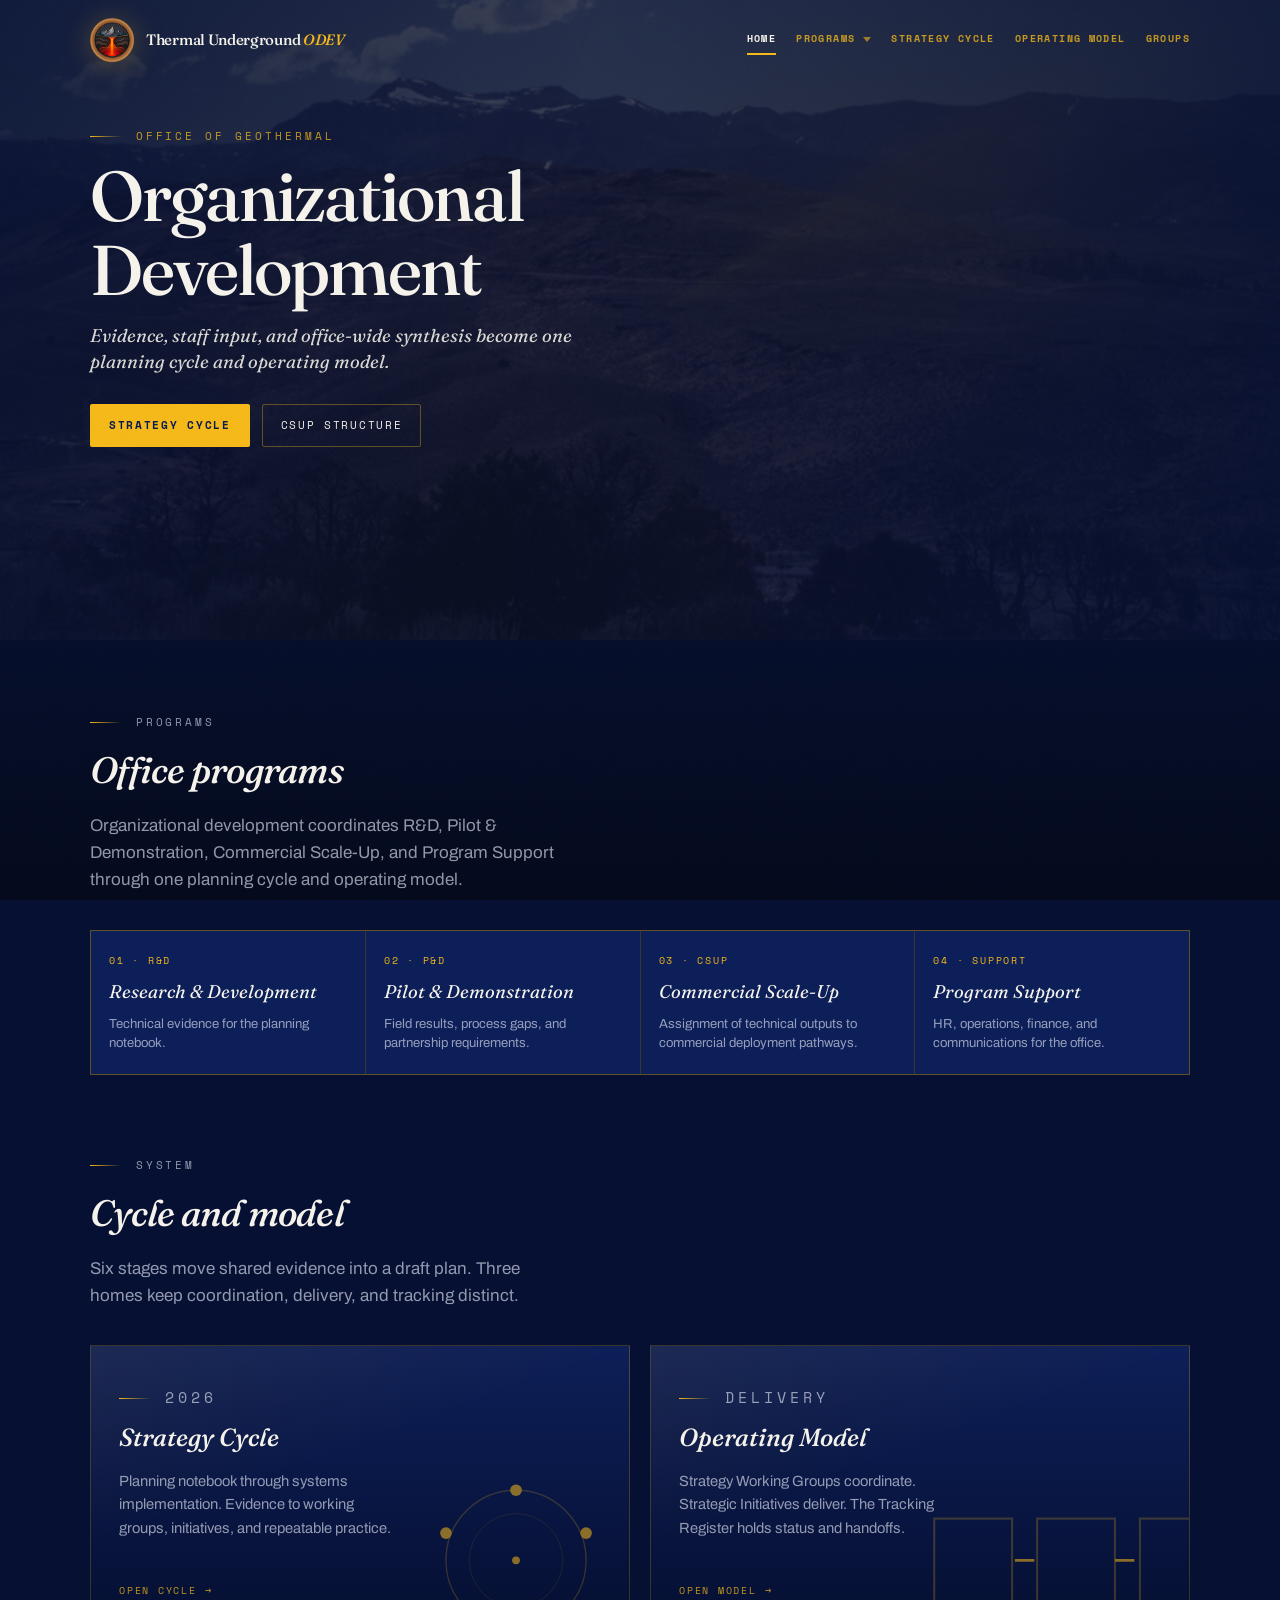
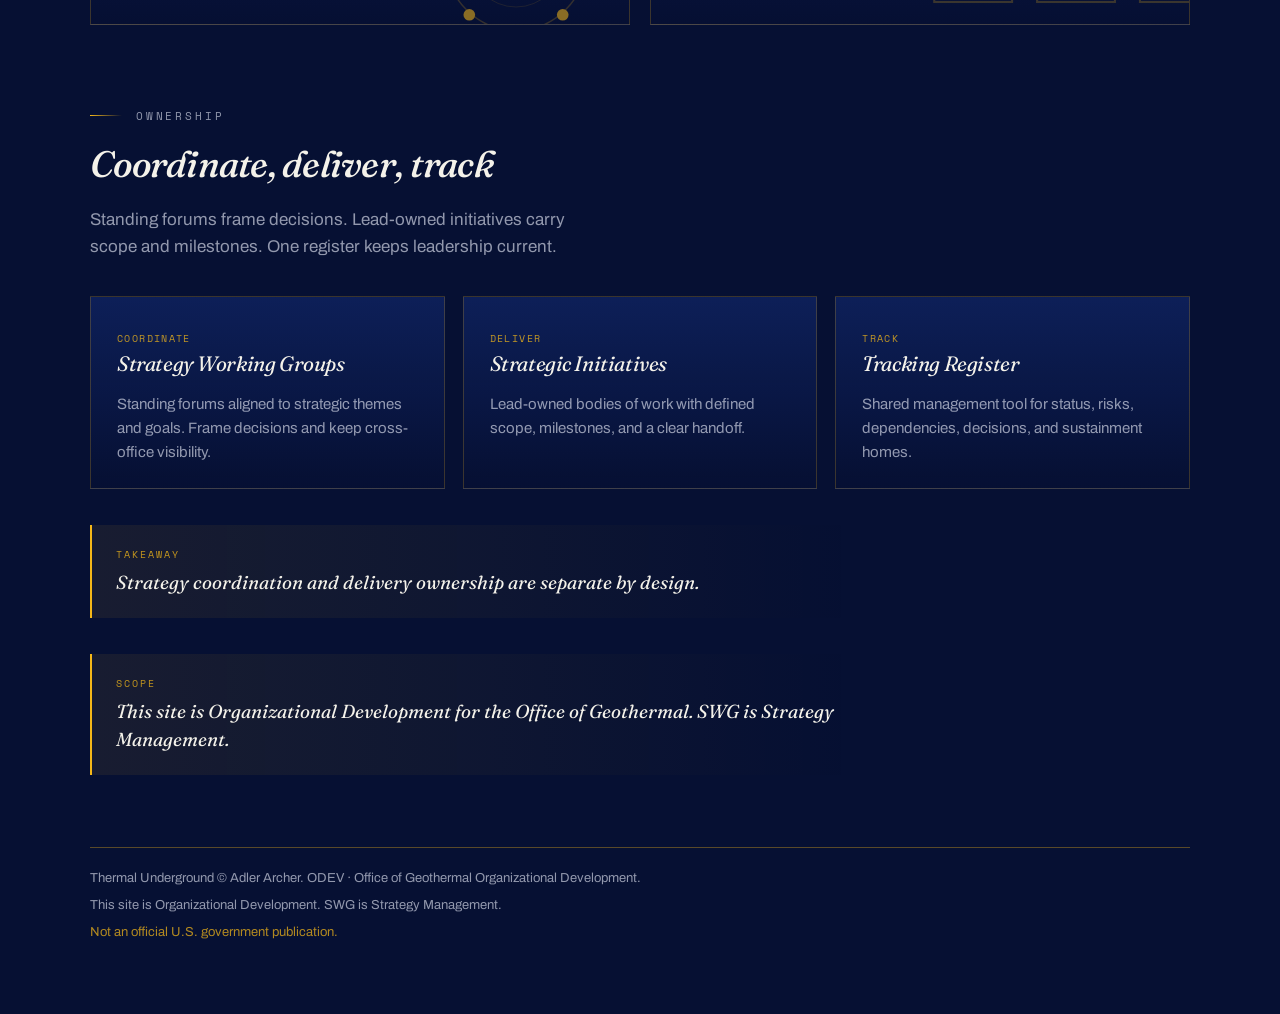
==== commit cde62c29: "Correct SWG as Strategy Management, not IT Strategy Management. The site is Organizational Developme" ====
--- a/index.html
+++ b/index.html
@@ -145,13 +145,13 @@
     </div>
     <div class="takeaway">
       <strong>Scope</strong>
-      <p>This site is Organizational Development for the Office of Geothermal. SWG is IT Strategy Management.</p>
+      <p>This site is Organizational Development for the Office of Geothermal. SWG is Strategy Management.</p>
     </div>
   </section>
 
   <footer class="wrap">
     <p>Thermal Underground © Adler Archer. ODEV · Office of Geothermal Organizational Development.</p>
-    <p>This site is Organizational Development. SWG is IT Strategy Management.</p>
+    <p>This site is Organizational Development. SWG is Strategy Management.</p>
     <p class="disclosure-glow">Not an official U.S. government publication.</p>
   </footer>
 </main>
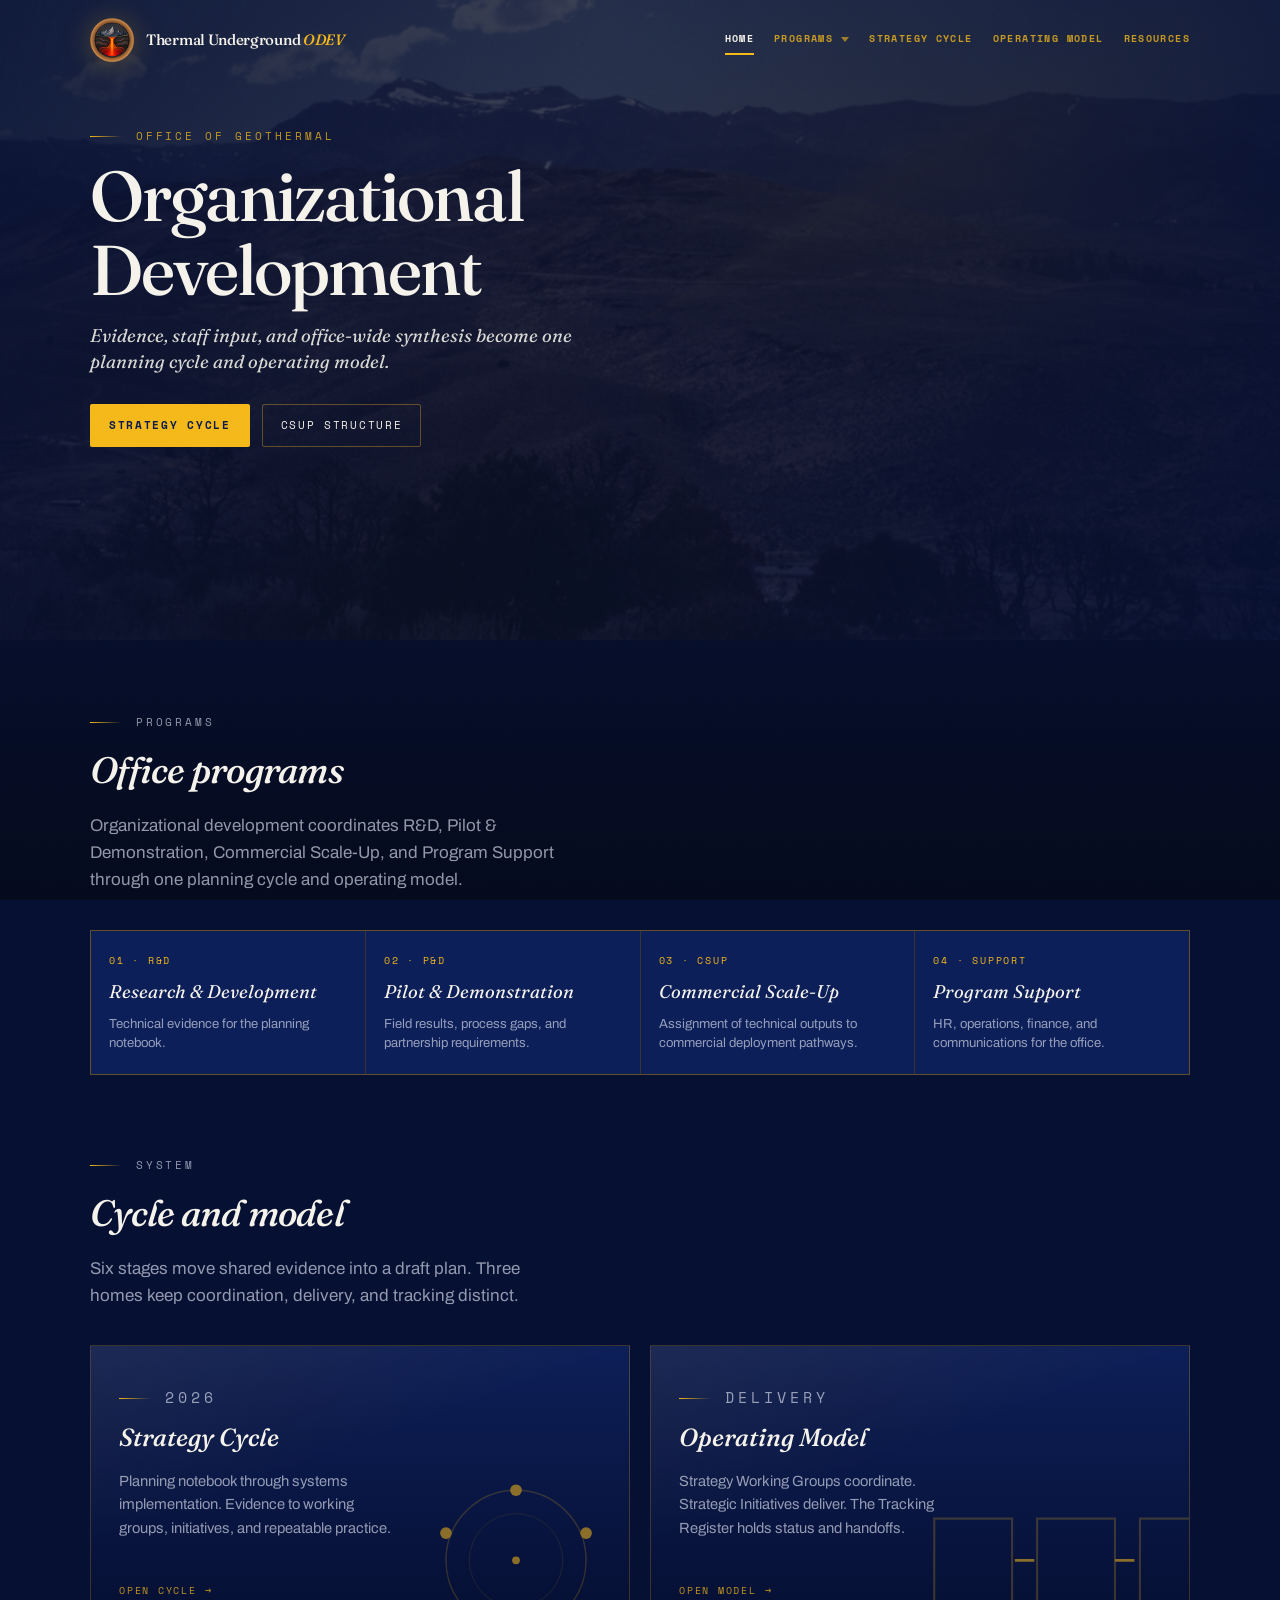
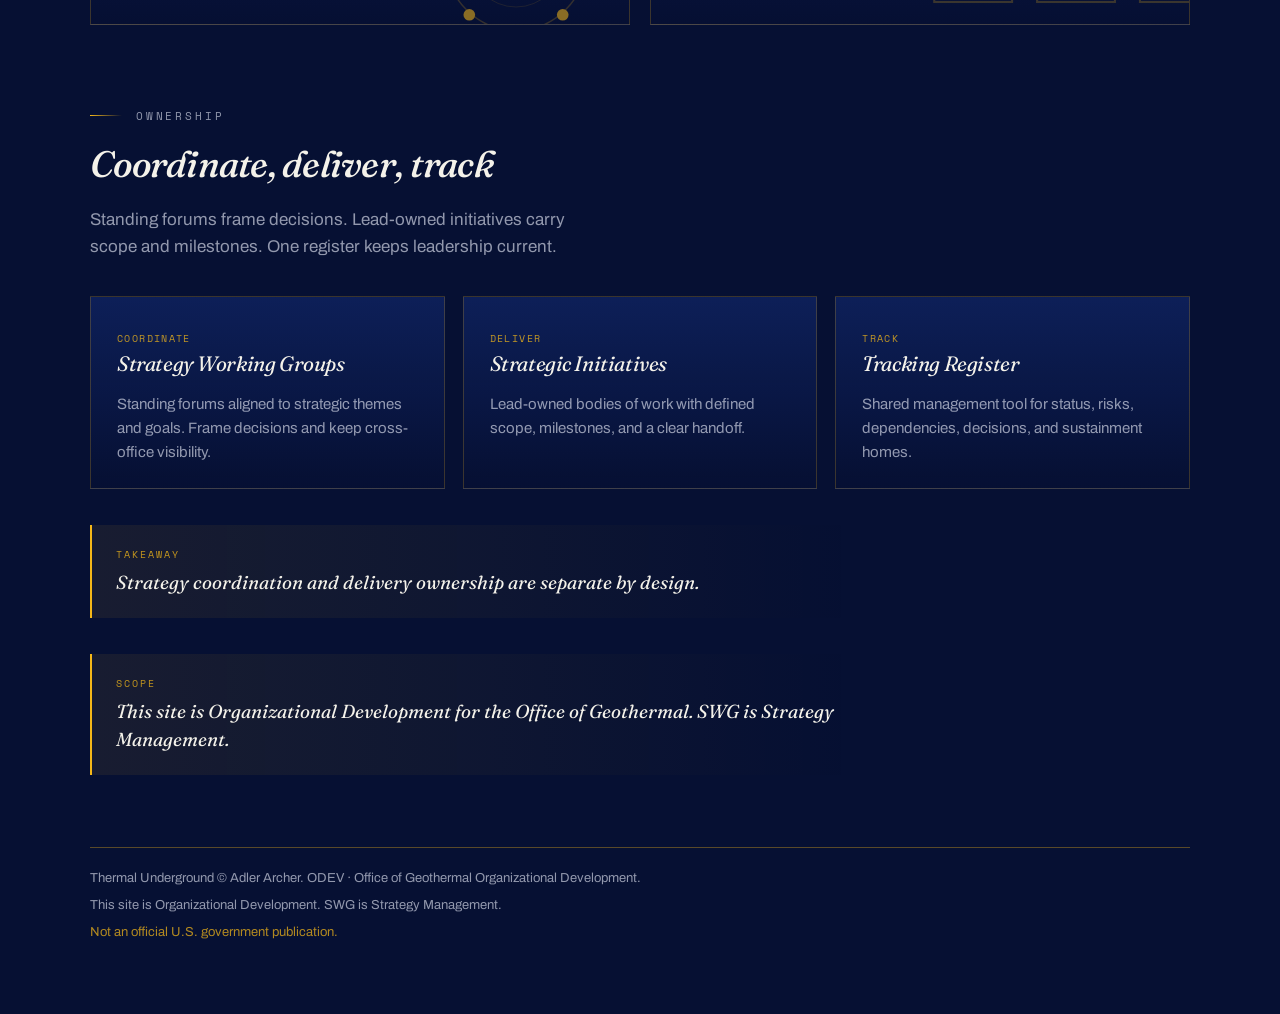
==== commit 14c9f7c0: "Replace Groups nav with Resources and house SWGs on the operating model. Move Strategy Working Group" ====
--- a/index.html
+++ b/index.html
@@ -33,7 +33,7 @@
         </details>
         <a href="/cycle/">Strategy Cycle</a>
         <a href="/model/">Operating Model</a>
-        <a href="/groups/">Groups</a>
+        <a href="/resources/">Resources</a>
       </nav>
     </div>
     <div class="mast-copy">
--- a/styles.css
+++ b/styles.css
@@ -936,6 +936,186 @@
 @keyframes rise-in {
   from { opacity: 0; transform: translateY(14px); }
   to { opacity: 1; transform: translateY(0); }
+
+/* -- Resources / planning tools -- */
+.tool-toc {
+  display: flex;
+  flex-wrap: wrap;
+  gap: 8px 10px;
+  margin: 0 0 32px;
+  padding: 16px 0;
+  border-top: 1px solid rgba(245, 184, 25, .22);
+  border-bottom: 1px solid rgba(245, 184, 25, .22);
+}
+
+.tool-toc a {
+  font-family: var(--mono);
+  font-size: .58rem;
+  letter-spacing: .12em;
+  text-transform: uppercase;
+  text-decoration: none;
+  color: rgba(244, 242, 234, .72);
+  padding: 6px 8px;
+  border: 1px solid transparent;
+  transition: color .2s ease, border-color .2s ease, background .2s ease;
+}
+
+.tool-toc a:hover,
+.tool-toc a:focus-visible {
+  color: var(--gold);
+  border-color: rgba(245, 184, 25, .35);
+  background: rgba(245, 184, 25, .06);
+}
+
+.tool-grid {
+  display: grid;
+  grid-template-columns: repeat(2, minmax(0, 1fr));
+  gap: 18px;
+}
+
+.tool-card {
+  display: grid;
+  grid-template-columns: 148px 1fr;
+  gap: 18px;
+  align-items: start;
+  padding: 20px 20px 18px;
+  border: 1px solid var(--line);
+  background: linear-gradient(165deg, rgba(13, 31, 88, .95), rgba(6, 16, 51, .92));
+  animation: rise-in .7s ease both;
+  animation-delay: calc(var(--i, 0) * .05s);
+}
+
+.tool-card:hover {
+  border-color: rgba(245, 184, 25, .45);
+}
+
+.tool-viz {
+  width: 148px;
+  height: 112px;
+  display: grid;
+  place-items: center;
+  border: 1px solid rgba(245, 184, 25, .2);
+  background:
+    radial-gradient(ellipse 70% 60% at 50% 40%, rgba(245, 184, 25, .08), transparent 70%),
+    rgba(6, 16, 51, .75);
+  overflow: hidden;
+}
+
+.tool-viz .diagram {
+  width: 100%;
+  height: 100%;
+}
+
+.tool-num {
+  margin: 0 0 6px;
+  font-family: var(--mono);
+  font-size: .58rem;
+  letter-spacing: .16em;
+  text-transform: uppercase;
+  color: var(--gold-soft);
+}
+
+.tool-card h3 {
+  margin: 0 0 10px;
+  font-family: var(--title);
+  font-style: italic;
+  font-weight: 500;
+  font-size: 1.35rem;
+  line-height: 1.2;
+}
+
+.tool-card > p {
+  margin: 0 0 12px;
+  color: rgba(244, 242, 234, .82);
+  font-size: .92rem;
+}
+
+.tool-card ul {
+  margin: 0;
+  padding: 0;
+  list-style: none;
+}
+
+.tool-card li {
+  position: relative;
+  padding: 6px 0 6px 14px;
+  border-top: 1px solid rgba(255, 255, 255, .06);
+  font-size: .84rem;
+  color: rgba(244, 242, 234, .72);
+}
+
+.tool-card li:first-child { border-top: 0; }
+
+.tool-card li::before {
+  content: "";
+  position: absolute;
+  left: 0;
+  top: .85em;
+  width: 6px;
+  height: 1px;
+  background: var(--gold);
+}
+
+@keyframes node-pulse {
+  0%, 100% { opacity: .85; transform: scale(1); }
+  50% { opacity: 1; transform: scale(1.06); }
+}
+
+@keyframes quad-fill {
+  from { fill-opacity: 0; }
+  to { fill-opacity: 1; }
+}
+
+@keyframes bar-grow {
+  from { transform: scaleX(0); }
+  to { transform: scaleX(1); }
+}
+
+@keyframes flow-dash {
+  to { stroke-dashoffset: -28; }
+}
+
+@keyframes ring-spin {
+  to { transform: translate(80px, 60px) rotate(360deg); }
+}
+
+@keyframes cell-blink {
+  0%, 100% { opacity: 1; }
+  50% { opacity: .45; }
+}
+
+.node-pulse {
+  transform-origin: center;
+  animation: node-pulse 2.8s ease-in-out infinite;
+}
+
+.quad-fill {
+  animation: rise-in .8s ease both;
+}
+
+.bar-grow {
+  transform-origin: left center;
+  animation: bar-grow 1.1s ease both;
+}
+
+.flow-dash {
+  animation: flow-dash 1.6s linear infinite;
+}
+
+.ring-spin {
+  transform-origin: 0 0;
+  animation: ring-spin 28s linear infinite;
+}
+
+.cell-blink {
+  animation: cell-blink 2.4s ease-in-out infinite;
+}
+
+.diagram-draw path,
+.diagram-draw rect {
+  stroke-linecap: square;
+}
+
 }
 
 footer {
@@ -971,8 +1151,18 @@
   .initiative-grid,
   .program-strip,
   .fact-row,
-  .cycle-legend {
+  .cycle-legend,
+  .tool-grid {
     grid-template-columns: 1fr;
+  }
+
+  .tool-card {
+    grid-template-columns: 1fr;
+  }
+
+  .tool-viz {
+    width: 100%;
+    height: 120px;
   }
 
   .cycle-legend {
